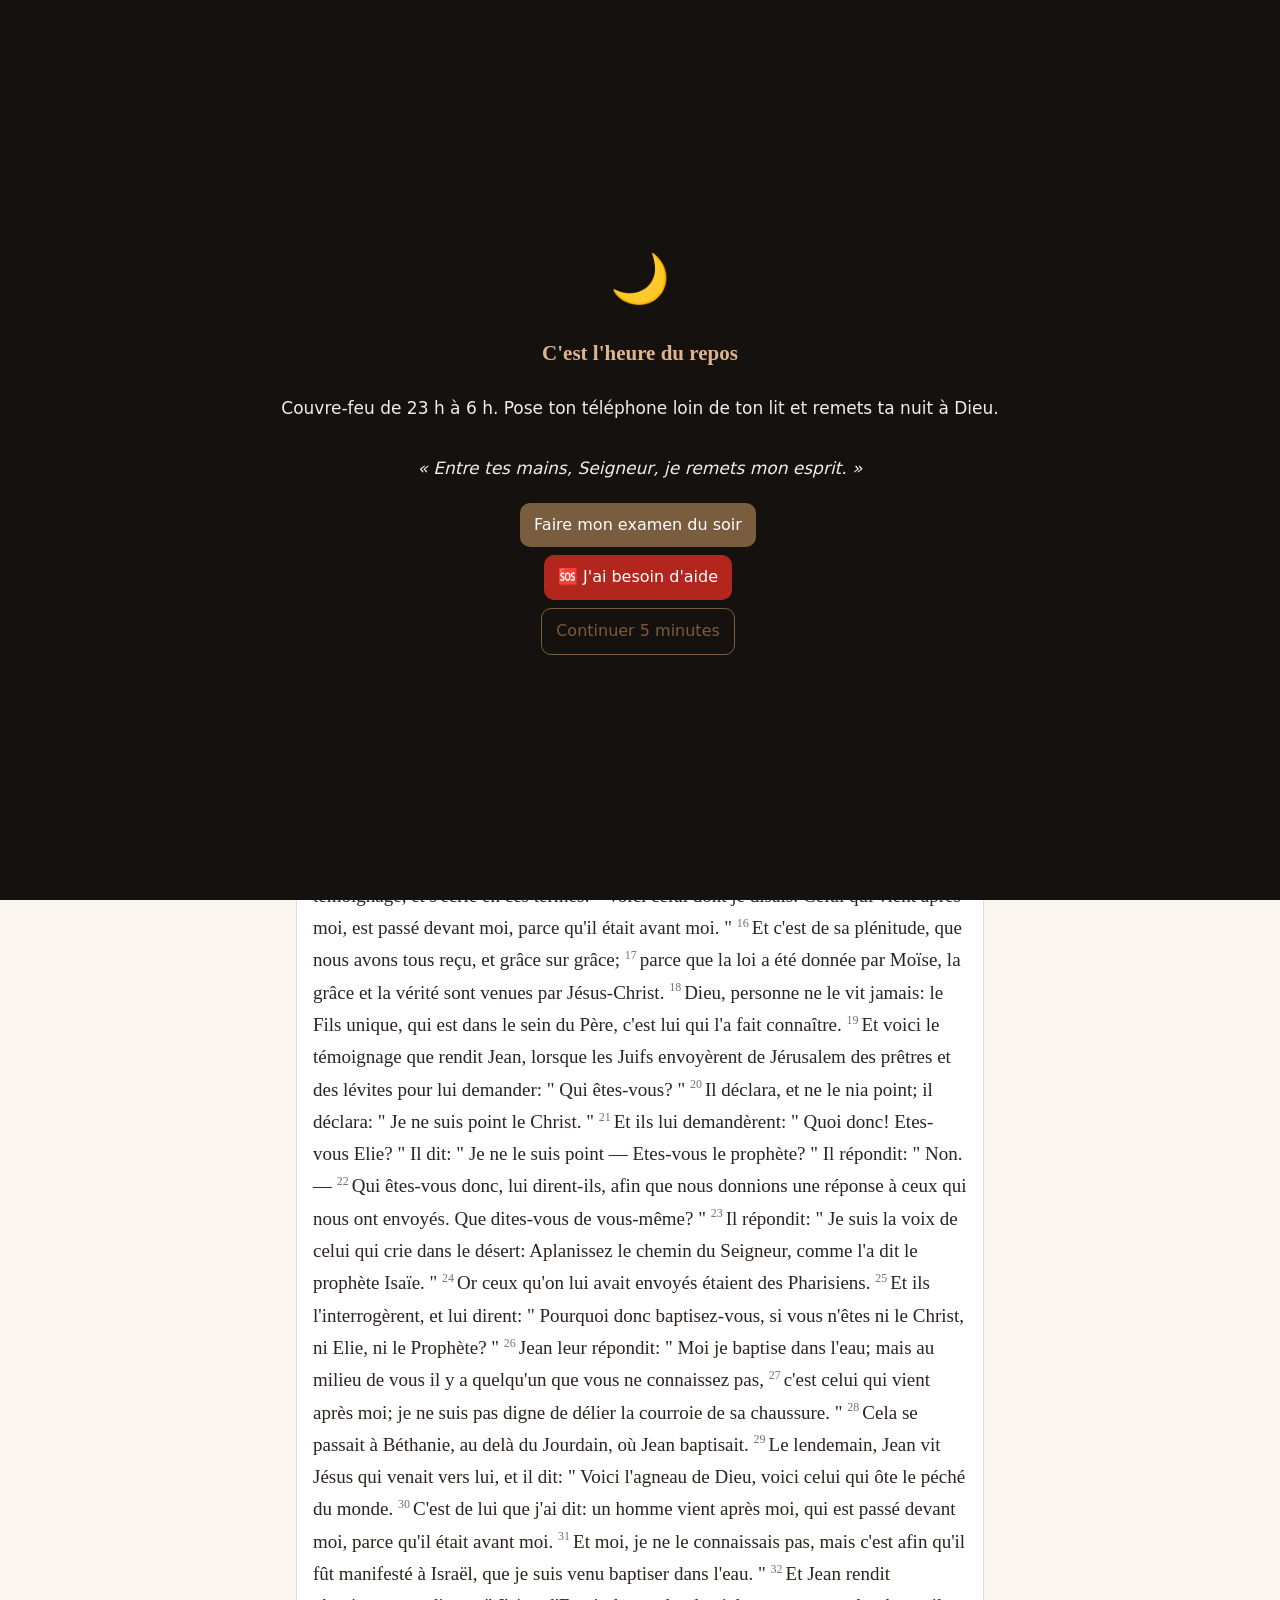
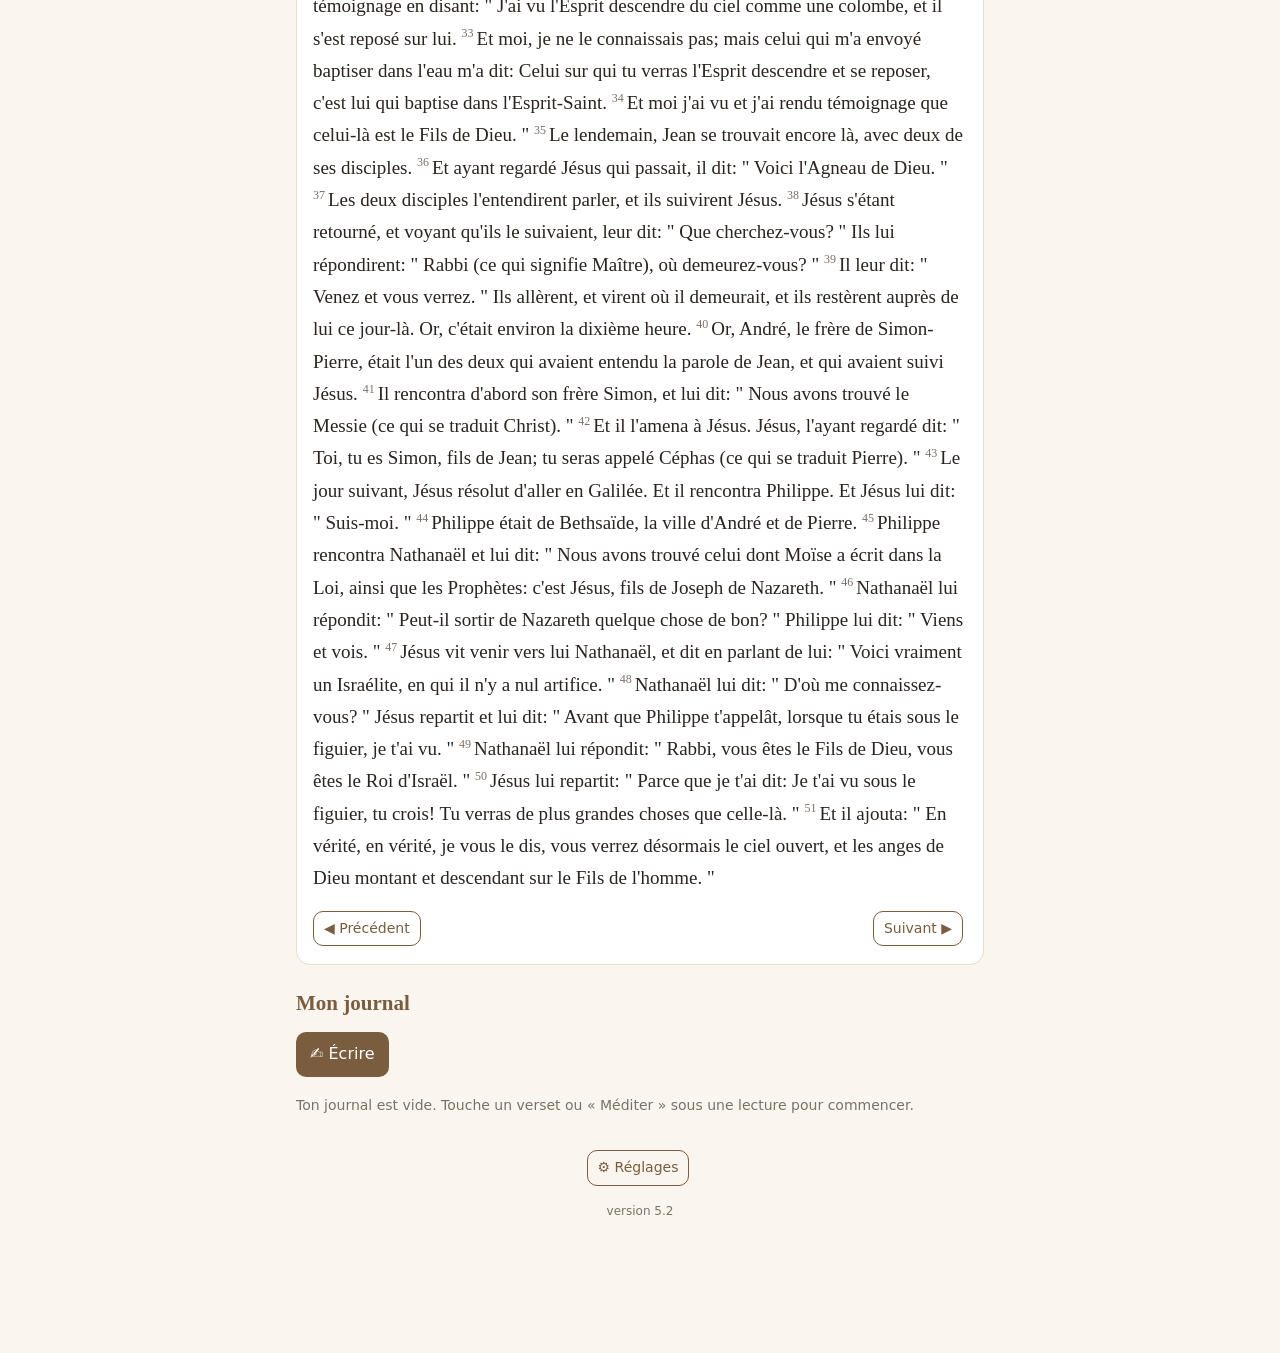
==== index.html @ 190b3189 "Update index.html" ====
<!DOCTYPE html>
<html lang="fr">
<head>
<meta charset="utf-8">
<script>
window.onerror = function (msg, src, ligne, col) {
  var b = document.createElement("div");
  b.style.cssText = "position:fixed;top:0;left:0;right:0;z-index:9999;background:#b00020;color:#fff;padding:12px;font:14px sans-serif";
  b.textContent = "Erreur ligne " + ligne + " (col. " + col + ") : " + msg + "  (touche pour fermer)";
  b.onclick = function () { b.remove(); };
  (document.body || document.documentElement).appendChild(b);
};
window.addEventListener("unhandledrejection", function (e) {
  window.onerror("Erreur : " + (e.reason && e.reason.message ? e.reason.message : e.reason), "", 0, 0);
});
</script>
<meta name="viewport" content="width=device-width, initial-scale=1, viewport-fit=cover">
<meta name="theme-color" content="#7a5c3e">
<meta name="apple-mobile-web-app-capable" content="yes">
<title>Bible journal</title>
<style>
:root{--fond:#faf6ef;--carte:#fff;--texte:#2b2420;--doux:#7d7068;--accent:#7a5c3e;--accent2:#c08d5e;--bord:#e6dccf;--danger:#b3261e}
@media (prefers-color-scheme:dark){:root{--fond:#1c1916;--carte:#27221e;--texte:#eee6dc;--doux:#a89c90;--accent:#d2a679;--accent2:#e0b48a;--bord:#3a332c}}
*{box-sizing:border-box}
body{margin:0;background:var(--fond);color:var(--texte);font:17px/1.55 -apple-system,system-ui,sans-serif;padding-bottom:90px}
.entete{position:sticky;top:0;z-index:10;display:flex;align-items:center;justify-content:space-between;padding:10px 16px;padding-top:max(10px,env(safe-area-inset-top));background:var(--fond);border-bottom:1px solid var(--bord)}
.entete h1{font-size:19px;margin:0;font-family:Georgia,serif;color:var(--accent)}
.sos{background:var(--danger);color:#fff;border:0;border-radius:20px;padding:8px 16px;font-weight:700;font-size:16px}
main{max-width:720px;margin:0 auto;padding:12px 16px}
.onglets{position:fixed;bottom:0;left:0;right:0;display:flex;background:var(--carte);border-top:1px solid var(--bord);padding-bottom:env(safe-area-inset-bottom);z-index:10}
.onglets button{flex:1;background:none;border:0;padding:8px 0 10px;color:var(--doux);font-size:13px;display:flex;flex-direction:column;align-items:center;gap:2px}
.onglets button span{font-size:22px}
.onglets button.actif{color:var(--accent);font-weight:700}
.carte{background:var(--carte);border:1px solid var(--bord);border-radius:14px;padding:14px 16px;margin:12px 0}
h2{font-family:Georgia,serif;font-size:21px;margin:22px 0 8px;color:var(--accent)}
h3{font-size:17px;margin:12px 0 6px}
.doux{color:var(--doux);font-size:14px}
button{font:inherit;cursor:pointer}
.btn{display:inline-block;text-decoration:none;background:var(--accent);color:#fff;border:0;border-radius:10px;padding:10px 14px;margin:4px 4px 4px 0;font-size:16px}
.btn.secondaire{background:transparent;color:var(--accent);border:1px solid var(--accent)}
.btn.danger{background:var(--danger)}
.btn.petit{padding:6px 10px;font-size:14px}
.rangee{display:flex;flex-wrap:wrap;gap:6px;align-items:center}
input,select,textarea{font:inherit;width:100%;padding:10px;border:1px solid var(--bord);border-radius:10px;background:var(--fond);color:var(--texte);margin:4px 0}
select{width:auto;max-width:100%}
textarea{min-height:80px}
label{display:flex;align-items:center}
.puce{border:1px solid var(--bord);background:var(--fond);color:var(--texte);border-radius:20px;padding:6px 12px;font-size:15px}
.puce.choisie{background:var(--accent);color:#fff;border-color:var(--accent)}
.texte-bible{font-family:Georgia,serif;font-size:19px;line-height:1.7}
.lecture-texte{font-family:Georgia,serif}
.verset{border-radius:4px}
.verset sup{color:var(--doux);font-size:12px;margin-right:3px}
.verset.choisi{outline:2px dashed var(--accent)}
.c-jaune{background:#fff2a8}.c-vert{background:#cdeccf}.c-bleu{background:#cfe3f7}.c-rose{background:#f8d3e0}
@media (prefers-color-scheme:dark){.c-jaune{background:#5c5320}.c-vert{background:#2c4d2e}.c-bleu{background:#23405c}.c-rose{background:#5a2c3c}}
.pastille{width:34px;height:34px;border-radius:50%;border:1px solid var(--bord)}
.modale{position:fixed;inset:0;background:rgba(0,0,0,.55);z-index:50;overflow-y:auto;padding:20px 12px}
.boite{background:var(--carte);max-width:600px;margin:0 auto 40px;border-radius:16px;padding:18px;position:relative}
.fermer{position:absolute;top:10px;right:10px}
.grand{font-size:44px;font-weight:700;text-align:center;font-variant-numeric:tabular-nums}
.souffle{width:140px;height:140px;margin:16px auto;border-radius:50%;background:var(--accent2);opacity:.8;transform:scale(.5);transition:transform 4s ease-in-out}
.souffle.inspire{transform:scale(1)}
.barre{height:10px;background:var(--bord);border-radius:5px;overflow:hidden;margin:2px 0 8px}
.barre i{display:block;height:100%;background:var(--accent2)}
.centre{text-align:center}
.couvre-feu{position:fixed;inset:0;z-index:40;background:#14110f;color:#eee;display:flex;flex-direction:column;align-items:center;justify-content:center;padding:30px;text-align:center}
.pied{text-align:center;color:var(--doux);font-size:12px;margin:30px 0}
.perles{display:flex;justify-content:center;gap:6px;flex-wrap:wrap;margin:10px 0}
.perles i{width:18px;height:18px;border-radius:50%;border:2px solid var(--accent)}
.perles i.faite{background:var(--accent)}
.toast{position:fixed;left:50%;bottom:90px;transform:translateX(-50%);background:#333;color:#fff;padding:10px 16px;border-radius:20px;z-index:60;font-size:15px}
details summary{font-weight:600;cursor:pointer}
ul{padding-left:20px}
[hidden]{display:none!important}
</style>
</head>
<body>
<div id="couvre-feu" hidden></div>
<header class="entete">
  <h1>Bible journal</h1>
  <button id="btn-sos" class="sos" type="button">&#x1F198; SOS</button>
</header>
<main>
  <section id="vue-parole"></section>
  <section id="vue-fil" hidden></section>
  <section id="vue-liberte" hidden></section>
  <section id="vue-rituels" hidden></section>
  <div class="pied">
    <button id="btn-reglages" class="btn secondaire petit" type="button">&#x2699;&#xFE0F; R&eacute;glages</button>
    <p>version 5.2</p>
  </div>
</main>
<nav class="onglets">
  <button id="nav-parole" type="button"><span>&#x1F4D6;</span>Parole</button>
  <button id="nav-fil" type="button"><span>&#x1F343;</span>Fil</button>
  <button id="nav-liberte" type="button"><span>&#x1F54A;&#xFE0F;</span>Libert&eacute;</button>
  <button id="nav-rituels" type="button"><span>&#x1F56F;&#xFE0F;</span>Rituels</button>
</nav>
<div id="modale" class="modale" hidden></div>
<script>
"use strict";

/* ---------- Outils ---------- */
const $ = id => document.getElementById(id);
function el(tag, props, ...enfants) {
  const e = document.createElement(tag);
  if (props) {
    for (const k in props) {
      const v = props[k];
      if (v == null) continue;
      if (k === "style") e.style.cssText = v;
      else if (k.startsWith("on")) e.addEventListener(k.slice(2), v);
      else if (k in e) e[k] = v;
      else e.setAttribute(k, v);
    }
  }
  for (const c of enfants.flat(Infinity)) {
    if (c == null || c === false) continue;
    e.append(c instanceof Node ? c : String(c));
  }
  return e;
}
function bouton(texte, action, classes) {
  return el("button", { type: "button", className: "btn " + (classes || ""), onclick: action }, texte);
}
function puce(texte, choisie, action) {
  const b = el("button", { type: "button", className: "puce" + (choisie ? " choisie" : "") }, texte);
  b.onclick = () => { b.classList.toggle("choisie"); if (action) action(b.classList.contains("choisie")); };
  return b;
}
function groupePuces(options, choisies) {
  return el("div", { className: "rangee" }, options.map(o => puce(o, choisies.has(o), on => { if (on) choisies.add(o); else choisies.delete(o); })));
}
function liste(x) { return Array.isArray(x) ? x : (x == null || x === "" ? [] : [x]); }
function toast(msg) {
  const t = el("div", { className: "toast" }, msg);
  document.body.append(t);
  setTimeout(() => t.remove(), 2600);
}
async function copier(txt) {
  try { await navigator.clipboard.writeText(txt); toast("Copi\u00e9 \u2714"); }
  catch (e) { prompt("Copie ce texte :", txt); }
}
async function partager(titre, txt) {
  if (navigator.share) {
    try { await navigator.share({ title: titre, text: txt }); return; }
    catch (e) { if (e && e.name === "AbortError") return; }
  }
  copier(txt);
}
async function hacher(txt) {
  const b = await crypto.subtle.digest("SHA-256", new TextEncoder().encode(String(txt)));
  return Array.from(new Uint8Array(b)).map(x => x.toString(16).padStart(2, "0")).join("");
}
function nettoyerHTML(html) {
  const doc = new DOMParser().parseFromString("<div>" + (html || "") + "</div>", "text/html");
  const sortie = document.createDocumentFragment();
  const OK = ["P", "BR", "EM", "I", "STRONG", "B", "SUP"];
  function copie(n, parent) {
    for (const c of Array.from(n.childNodes)) {
      if (c.nodeType === 3) parent.append(c.textContent);
      else if (c.nodeType === 1) {
        if (OK.includes(c.tagName)) { const e = document.createElement(c.tagName.toLowerCase()); copie(c, e); parent.append(e); }
        else copie(c, parent);
      }
    }
  }
  if (doc.body.firstChild) copie(doc.body.firstChild, sortie);
  return sortie;
}

/* ---------- Dates ---------- */
const JOURS = ["dimanche", "lundi", "mardi", "mercredi", "jeudi", "vendredi", "samedi"];
const MOIS = ["janvier", "f\u00e9vrier", "mars", "avril", "mai", "juin", "juillet", "ao\u00fbt", "septembre", "octobre", "novembre", "d\u00e9cembre"];
function iso(d) {
  d = d || new Date();
  return d.getFullYear() + "-" + String(d.getMonth() + 1).padStart(2, "0") + "-" + String(d.getDate()).padStart(2, "0");
}
function decaler(jour, n) { const [a, m, j] = jour.split("-").map(Number); return iso(new Date(a, m - 1, j + n)); }
function dateLongue(jour) {
  const [a, m, j] = jour.split("-").map(Number);
  const s = JOURS[new Date(a, m - 1, j).getDay()] + " " + j + " " + MOIS[m - 1] + " " + a;
  return s.charAt(0).toUpperCase() + s.slice(1);
}
function joursEntre(debut, fin) { return Math.max(0, Math.floor((fin - debut) / 86400000)); }

/* ---------- Preferences ---------- */
const prefs = { zone: "france", couvreFeu: true, taille: 19 };
try { Object.assign(prefs, JSON.parse(localStorage.getItem("bj-prefs") || "{}")); } catch (e) {}
function sauverPrefs() { try { localStorage.setItem("bj-prefs", JSON.stringify(prefs)); } catch (e) {} }

/* ---------- IndexedDB ---------- */
const NOM_BASE = "bible-journal-52";
let promesseBase = null;
function base() {
  if (!promesseBase) promesseBase = new Promise((ok, ko) => {
    const r = indexedDB.open(NOM_BASE, 1);
    r.onupgradeneeded = () => { if (!r.result.objectStoreNames.contains("kv")) r.result.createObjectStore("kv"); };
    r.onsuccess = () => ok(r.result);
    r.onerror = () => ko(r.error);
  });
  return promesseBase;
}
async function lire(cle) {
  const db = await base();
  return new Promise((ok, ko) => { const r = db.transaction("kv").objectStore("kv").get(cle); r.onsuccess = () => ok(r.result); r.onerror = () => ko(r.error); });
}
async function ecrire(cle, val) {
  const db = await base();
  return new Promise((ok, ko) => { const t = db.transaction("kv", "readwrite"); t.objectStore("kv").put(val, cle); t.oncomplete = () => ok(); t.onerror = () => ko(t.error); });
}
async function chercherAncienJournal() {
  if (!indexedDB.databases) return null;
  let bases = [];
  try { bases = await indexedDB.databases(); } catch (e) { return null; }
  for (const info of bases) {
    if (!info.name || info.name === NOM_BASE) continue;
    try {
      const db = await new Promise((ok, ko) => { const r = indexedDB.open(info.name); r.onsuccess = () => ok(r.result); r.onerror = () => ko(r.error); });
      for (const store of Array.from(db.objectStoreNames)) {
        const val = await new Promise(ok => {
          try { const r = db.transaction(store).objectStore(store).get("journal"); r.onsuccess = () => ok(r.result); r.onerror = () => ok(null); }
          catch (e) { ok(null); }
        });
        if (val && typeof val === "object" && (val.entrees || val.surlignages || val.combat)) { db.close(); return val; }
      }
      db.close();
    } catch (e) {}
  }
  return null;
}

/* ---------- Etat ---------- */
function etatVide() {
  return {
    surlignages: {}, entrees: [],
    combat: { debut: Date.now(), record: 0, chutes: [], tentations: [] },
    rituels: {},
    reglages: { lettre: "", contacts: [{ nom: "", tel: "" }, { nom: "", tel: "" }], pin: "" }
  };
}
function completer(e) {
  const v = etatVide();
  if (!e || typeof e !== "object") return v;
  if (!e.surlignages || typeof e.surlignages !== "object" || Array.isArray(e.surlignages)) e.surlignages = {};
  e.entrees = liste(e.entrees).filter(x => x && typeof x === "object");
  if (!e.combat || typeof e.combat !== "object") e.combat = v.combat;
  const d = new Date(e.combat.debut).getTime();
  e.combat.debut = isNaN(d) ? Date.now() : d;
  e.combat.record = Number(e.combat.record) || 0;
  e.combat.chutes = liste(e.combat.chutes).map(c => c && typeof c === "object" ? c : { quand: new Date(c).getTime() || 0 });
  e.combat.tentations = liste(e.combat.tentations || e.combat.notes).filter(x => x && typeof x === "object");
  for (const t of e.combat.tentations) { const q = new Date(t.quand || t.date || 0).getTime(); t.quand = isNaN(q) ? 0 : q; }
  if (!e.rituels || typeof e.rituels !== "object") e.rituels = {};
  if (!e.reglages || typeof e.reglages !== "object") e.reglages = v.reglages;
  const R = e.reglages;
  if (!R.pin && R.pinHash) R.pin = R.pinHash;
  R.pin = typeof R.pin === "string" ? R.pin : "";
  R.lettre = typeof R.lettre === "string" ? R.lettre : "";
  R.contacts = liste(R.contacts).map(c => c && typeof c === "object"
    ? { nom: String(c.nom || c.name || ""), tel: String(c.tel || c.telephone || c.numero || "") }
    : { nom: "", tel: String(c || "") });
  while (R.contacts.length < 2) R.contacts.push({ nom: "", tel: "" });
  return e;
}
let etat = etatVide();
let minuteurSauvegarde = null;
function sauver() {
  clearTimeout(minuteurSauvegarde);
  minuteurSauvegarde = setTimeout(() => { ecrire("journal", etat).catch(e => toast("Sauvegarde impossible : " + e.message)); }, 300);
}

/* ---------- Prieres ---------- */
const NOTRE_PERE = "Notre P\u00e8re, qui es aux cieux, que ton nom soit sanctifi\u00e9, que ton r\u00e8gne vienne, que ta volont\u00e9 soit faite sur la terre comme au ciel. Donne-nous aujourd'hui notre pain de ce jour. Pardonne-nous nos offenses, comme nous pardonnons aussi \u00e0 ceux qui nous ont offens\u00e9s. Et ne nous laisse pas entrer en tentation, mais d\u00e9livre-nous du Mal. Amen.";
const AVE = "Je vous salue, Marie, pleine de gr\u00e2ce ; le Seigneur est avec vous. Vous \u00eates b\u00e9nie entre toutes les femmes, et J\u00e9sus, le fruit de vos entrailles, est b\u00e9ni. Sainte Marie, M\u00e8re de Dieu, priez pour nous, pauvres p\u00e9cheurs, maintenant et \u00e0 l'heure de notre mort. Amen.";
const GLOIRE = "Gloire au P\u00e8re, et au Fils, et au Saint-Esprit, comme il \u00e9tait au commencement, maintenant et toujours, et dans les si\u00e8cles des si\u00e8cles. Amen.";
const SAINT_MICHEL = "Saint Michel Archange, d\u00e9fendez-nous dans le combat ; soyez notre secours contre la malice et les emb\u00fbches du d\u00e9mon. Que Dieu lui commande, nous vous en supplions ; et vous, Prince de la milice c\u00e9leste, par la force divine, repoussez en enfer Satan et les autres esprits mauvais qui r\u00f4dent dans le monde pour la perte des \u00e2mes. Amen.";
const ACTE_CONTRITION = "Mon Dieu, j'ai un tr\u00e8s grand regret de vous avoir offens\u00e9, parce que vous \u00eates infiniment bon, infiniment aimable, et que le p\u00e9ch\u00e9 vous d\u00e9pla\u00eet. Je prends la ferme r\u00e9solution, avec le secours de votre sainte gr\u00e2ce, de ne plus vous offenser et de faire p\u00e9nitence. Amen.";
const OFFRANDE = "C\u0153ur divin de J\u00e9sus, je vous offre, par le C\u0153ur immacul\u00e9 de Marie, les pri\u00e8res, les \u0153uvres et les souffrances de cette journ\u00e9e, en r\u00e9paration de nos offenses et \u00e0 toutes les intentions pour lesquelles vous vous immolez continuellement sur l'autel. Je vous les offre en particulier pour les intentions du Saint-P\u00e8re. Amen.";

/* ---------- Livres : [nom, abreviations, noms anglais] ---------- */
const LIVRES = [
  ["Gen\u00e8se", "gn,gen", "genesis"], ["Exode", "ex,exo", "exodus"], ["L\u00e9vitique", "lv,lev", "leviticus"],
  ["Nombres", "nb,nom", "numbers"], ["Deut\u00e9ronome", "dt,deut", "deuteronomy"], ["Josu\u00e9", "jos", "joshua"],
  ["Juges", "jg,jug", "judges"], ["Ruth", "rt,ru", "ruth"], ["1 Samuel", "1s,1sam", "1samuel"],
  ["2 Samuel", "2s,2sam", "2samuel"], ["1 Rois", "1r,1ro", "1kings"], ["2 Rois", "2r,2ro", "2kings"],
  ["1 Chroniques", "1ch,1chr", "1chronicles"], ["2 Chroniques", "2ch,2chr", "2chronicles"], ["Esdras", "esd", "ezra"],
  ["N\u00e9h\u00e9mie", "ne,neh", "nehemiah"], ["Tobie", "tb,tob", "tobit,tobias"], ["Judith", "jdt", "judith"],
  ["Esther", "est", "esther"], ["1 Maccab\u00e9es", "1m,1mac", "1maccabees"], ["2 Maccab\u00e9es", "2m,2mac", "2maccabees"],
  ["Job", "jb", "job"], ["Psaumes", "ps", "psalms,psalm"], ["Proverbes", "pr,prov", "proverbs"],
  ["Eccl\u00e9siaste", "qo,qoh,ecc,qohelet", "ecclesiastes"], ["Cantique des cantiques", "ct,cant,cantique", "songofsolomon,songofsongs,canticles"],
  ["Sagesse", "sg,sag", "wisdom,wisdomofsolomon"], ["Eccl\u00e9siastique", "si,sir,siracide", "sirach,ecclesiasticus"],
  ["Isa\u00efe", "is", "isaiah"], ["J\u00e9r\u00e9mie", "jr,jer", "jeremiah"], ["Lamentations", "lm,lam", "lamentations"],
  ["Baruch", "ba,bar", "baruch"], ["\u00c9z\u00e9chiel", "ez,ezk", "ezekiel"], ["Daniel", "dn,dan", "daniel"],
  ["Os\u00e9e", "os", "hosea"], ["Jo\u00ebl", "jl", "joel"], ["Amos", "am", "amos"], ["Abdias", "ab,abd", "obadiah"],
  ["Jonas", "jon", "jonah"], ["Mich\u00e9e", "mi", "micah"], ["Nahum", "na", "nahum"], ["Habacuc", "ha,hab", "habakkuk"],
  ["Sophonie", "so,soph", "zephaniah"], ["Agg\u00e9e", "ag", "haggai"], ["Zacharie", "za,zac", "zechariah"],
  ["Malachie", "ml,mal", "malachi"], ["Matthieu", "mt", "matthew"], ["Marc", "mc", "mark"], ["Luc", "lc", "luke"],
  ["Jean", "jn", "john"], ["Actes des Ap\u00f4tres", "ac,act,actes", "acts,actsoftheapostles"], ["Romains", "rm,rom", "romans"],
  ["1 Corinthiens", "1co,1cor", "1corinthians"], ["2 Corinthiens", "2co,2cor", "2corinthians"], ["Galates", "ga,gal", "galatians"],
  ["\u00c9ph\u00e9siens", "ep,eph", "ephesians"], ["Philippiens", "ph,phil", "philippians"], ["Colossiens", "col", "colossians"],
  ["1 Thessaloniciens", "1th", "1thessalonians"], ["2 Thessaloniciens", "2th", "2thessalonians"],
  ["1 Timoth\u00e9e", "1tm,1tim", "1timothy"], ["2 Timoth\u00e9e", "2tm,2tim", "2timothy"], ["Tite", "tt,tit", "titus"],
  ["Phil\u00e9mon", "phm", "philemon"], ["H\u00e9breux", "he,heb", "hebrews"], ["Jacques", "jc,jac", "james"],
  ["1 Pierre", "1p,1pi", "1peter"], ["2 Pierre", "2p,2pi", "2peter"], ["1 Jean", "1jn", "1john"],
  ["2 Jean", "2jn", "2john"], ["3 Jean", "3jn", "3john"], ["Jude", "jude", "jude"],
  ["Apocalypse", "ap,apoc", "revelation,revelationofjohn"]
];
function cleNom(s) {
  return String(s || "").normalize("NFD").replace(/[\u0300-\u036f]/g, "").toLowerCase().trim()
    .replace(/^(iii|ii|i)\s+/, m => ({ iii: "3", ii: "2", i: "1" })[m.trim()])
    .replace(/[^a-z0-9]/g, "");
}
const INDEX_LIVRES = {};
LIVRES.forEach((l, i) => {
  [l[0]].concat(l[1].split(","), l[2].split(",")).forEach(k => { if (k) INDEX_LIVRES[cleNom(k)] = i; });
});
const VERSETS_FORCE = ["1 Corinthiens|10|13", "Philippiens|4|13", "Romains|8|1", "2 Corinthiens|12|9", "Hebreux|4|15",
  "Hebreux|4|16", "Jacques|4|7", "Galates|5|1", "Jean|8|36", "1 Jean|1|9", "Romains|12|21", "Matthieu|11|28",
  "Isaie|41|10", "Jean|16|33", "1 Pierre|5|7", "Romains|5|20", "Matthieu|5|8", "Ezechiel|36|26", "2 Timothee|1|7",
  "Jacques|1|12", "Romains|8|28", "Luc|15|20", "Jean|15|5", "Matthieu|26|41", "1 Thessaloniciens|4|3"];

/* ---------- Bible Crampon ---------- */
let BIBLE = null;
let promesseBible = null;
const SOURCES_BIBLE = [
  "crampon.json",
  "https://raw.githubusercontent.com/scrollmapper/bible_databases/master/formats/json/FreCrampon.json",
  "https://cdn.jsdelivr.net/gh/scrollmapper/bible_databases@master/formats/json/FreCrampon.json",
  "https://raw.githubusercontent.com/scrollmapper/bible_databases/master/json/FreCrampon.json"
];
function analyserBible(json) {
  const bruts = Array.isArray(json) ? json : (json.books || json.Books || []);
  const livres = [];
  for (const b of bruts) {
    if (!b) continue;
    const nomBrut = String(b.name || b.book || b.title || b.abbrev || "");
    const idx = INDEX_LIVRES[cleNom(nomBrut)];
    const chapitres = liste(b.chapters).map((c, ci) => {
      if (Array.isArray(c)) return { n: ci + 1, versets: c.map((t, vi) => [vi + 1, String(t).trim()]) };
      return { n: Number(c.chapter || c.number || ci + 1), versets: liste(c.verses).map((v, vi) => typeof v === "string" ? [vi + 1, v.trim()] : [Number(v.verse || v.number || vi + 1), String(v.text || "").trim()]) };
    }).filter(c => c.versets.length);
    if (chapitres.length) livres.push({ idx: idx == null ? 999 : idx, nom: idx == null ? nomBrut : LIVRES[idx][0], chapitres });
  }
  livres.sort((a, b) => a.idx - b.idx);
  return { livres };
}
async function telechargerBible() {
  try { const c = await lire("bible-crampon"); if (c && c.livres && c.livres.length) { BIBLE = c; return c; } } catch (e) {}
  let pb = "";
  for (const url of SOURCES_BIBLE) {
    try {
      const r = await fetch(url);
      if (!r.ok) { pb = "erreur " + r.status; continue; }
      const b = analyserBible(await r.json());
      if (!b.livres.length) { pb = "fichier vide"; continue; }
      BIBLE = b;
      ecrire("bible-crampon", b).catch(() => {});
      return b;
    } catch (e) { pb = e.message; }
  }
  throw new Error(pb || "aucune source");
}
function chargerBible() {
  if (BIBLE) return Promise.resolve(BIBLE);
  if (!promesseBible) promesseBible = telechargerBible().catch(e => { promesseBible = null; throw e; });
  return promesseBible;
}
function trouverLivre(nom) {
  if (!BIBLE) return null;
  const c = cleNom(nom);
  const i = INDEX_LIVRES[c];
  if (i != null) { const l = BIBLE.livres.find(x => x.idx === i); if (l) return l; }
  return BIBLE.livres.find(x => cleNom(x.nom) === c) || null;
}
function chapitre(livre, n) { return livre.chapitres.find(c => c.n === n) || null; }
function texteVerset(nom, c, v) {
  const l = trouverLivre(nom);
  const ch = l && chapitre(l, c);
  const x = ch && ch.versets.find(y => y[0] === v);
  return x ? x[1] : null;
}
function versetHasard() {
  if (!BIBLE) return null;
  for (let i = 0; i < 12; i++) {
    const [l, c, v] = VERSETS_FORCE[Math.floor(Math.random() * VERSETS_FORCE.length)].split("|");
    const t = texteVerset(l, Number(c), Number(v));
    if (t) return { livre: trouverLivre(l).nom, c: Number(c), v: Number(v), texte: t };
  }
  return null;
}
function analyserRef(ref) {
  const s = String(ref || "").replace(/\u00a0/g, " ").replace(/^\s*cf\.?\s*/i, "").trim();
  const m = s.match(/^((?:[1-3]\s*)?[A-Za-z\u00c0-\u00ff][A-Za-z\u00c0-\u00ff'\s]*?)\.?\s*(\d+)\s*(?:$(\d+)$)?\s*(?:[,.:]\s*(\d+))?/);
  if (!m) return null;
  return { livre: m[1].trim(), chapitres: m[3] ? [Number(m[3]), Number(m[2])] : [Number(m[2])], verset: m[4] ? Number(m[4]) : 0 };
}

/* ---------- Lecteur biblique ---------- */
const lecteur = { nom: "", chap: 1, cible: 0 };
if (prefs.lecteur && typeof prefs.lecteur === "object") { lecteur.nom = String(prefs.lecteur.nom || ""); lecteur.chap = Number(prefs.lecteur.chap) || 1; }
function sauverLecteur() { prefs.lecteur = { nom: lecteur.nom, chap: lecteur.chap }; sauverPrefs(); }
function changerTaille(d) { prefs.taille = Math.min(28, Math.max(14, (Number(prefs.taille) || 19) + d)); sauverPrefs(); rendreLecteur(); }
async function allerA(ref) {
  const r = analyserRef(ref);
  if (!r) return "r\u00e9f\u00e9rence illisible";
  try { await chargerBible(); } catch (e) { return "Bible pas encore charg\u00e9e"; }
  const livre = trouverLivre(r.livre);
  if (!livre) return "livre introuvable : " + r.livre;
  for (const c of r.chapitres) {
    if (chapitre(livre, c)) {
      lecteur.nom = livre.nom; lecteur.chap = c; lecteur.cible = r.verset || -1;
      sauverLecteur(); rendreLecteur();
      return "";
    }
  }
  return "chapitre introuvable";
}
function rendreLecteur() {
  const zone = $("p-lecteur");
  if (!zone) return;
  if (!BIBLE) {
    zone.replaceChildren(el("p", { className: "doux" }, "Chargement de la Bible Crampon\u2026 (la premi\u00e8re fois, cela peut prendre une minute)"));
    chargerBible().then(() => rendreLecteur()).catch(e => zone.replaceChildren(
      el("p", { className: "doux" }, "Impossible de charger la Bible : " + e.message),
      bouton("R\u00e9essayer", rendreLecteur, "petit")));
    return;
  }
  const livre = trouverLivre(lecteur.nom) || trouverLivre("Jean") || BIBLE.livres[0];
  const ch = chapitre(livre, lecteur.chap) || livre.chapitres[0];
  lecteur.nom = livre.nom; lecteur.chap = ch.n;
  const iLivre = BIBLE.livres.indexOf(livre);
  const iChap = livre.chapitres.indexOf(ch);
  function aller(li, ci) {
    const l = BIBLE.livres[li]; if (!l) return;
    const c = l.chapitres[ci < 0 ? l.chapitres.length - 1 : ci]; if (!c) return;
    lecteur.nom = l.nom; lecteur.chap = c.n; lecteur.cible = -1;
    sauverLecteur(); rendreLecteur();
  }
  const prec = () => { if (iChap > 0) aller(iLivre, iChap - 1); else aller(iLivre - 1, -1); };
  const suiv = () => { if (iChap < livre.chapitres.length - 1) aller(iLivre, iChap + 1); else aller(iLivre + 1, 0); };
  const selLivre = el("select", null, BIBLE.livres.map((l, i) => el("option", { value: String(i) }, l.nom)));
  selLivre.value = String(iLivre);
  selLivre.onchange = () => aller(Number(selLivre.value), 0);
  const selChap = el("select", null, livre.chapitres.map((c, i) => el("option", { value: String(i) }, String(c.n))));
  selChap.value = String(iChap);
  selChap.onchange = () => aller(iLivre, Number(selChap.value));
  const texte = el("div", { className: "texte-bible", style: "font-size:" + (Number(prefs.taille) || 19) + "px" });
  for (const [n, t] of ch.versets) {
    const coul = etat.surlignages[livre.nom + "|" + ch.n + "|" + n];
    texte.append(el("span", { className: "verset" + (coul ? " c-" + coul : ""), id: "v-" + n, onclick: () => menuVerset(livre.nom, ch.n, n, t) }, el("sup", null, String(n)), t), " ");
  }
  zone.replaceChildren(
    el("div", { className: "rangee" }, selLivre, selChap, bouton("A\u2212", () => changerTaille(-1), "petit secondaire"), bouton("A+", () => changerTaille(1), "petit secondaire")),
    el("h3", null, livre.nom + " " + ch.n),
    texte,
    el("div", { className: "rangee", style: "justify-content:space-between;margin-top:12px" },
      bouton("\u25C0 Pr\u00e9c\u00e9dent", prec, "petit secondaire"), bouton("Suivant \u25B6", suiv, "petit secondaire")));
  if (lecteur.cible) {
    const versetCible = lecteur.cible > 0 ? $("v-" + lecteur.cible) : null;
    const cible = versetCible || zone;
    if (versetCible) versetCible.classList.add("choisi");
    lecteur.cible = 0;
    setTimeout(() => cible.scrollIntoView({ behavior: "smooth", block: versetCible ? "center" : "start" }), 60);
  }
}
function menuVerset(nomLivre, c, v, t) {
  const ref = nomLivre + " " + c + ", " + v;
  const cle = nomLivre + "|" + c + "|" + v;
  const majCouleur = co => { if (co) etat.surlignages[cle] = co; else delete etat.surlignages[cle]; sauver(); fermerModale(); rendreLecteur(); };
  ouvrirModale(
    el("h3", null, ref),
    el("p", { className: "texte-bible" }, t),
    el("p", { className: "doux" }, "Surligner :"),
    el("div", { className: "rangee" },
      ["jaune", "vert", "bleu", "rose"].map(co => el("button", { type: "button", className: "pastille c-" + co, "aria-label": co, onclick: () => majCouleur(co) })),
      bouton("Effacer", () => majCouleur(null), "petit secondaire")),
    el("div", { className: "rangee" },
      bouton("\u270D\uFE0F \u00c9crire une note", () => ecrireEntree({ ref, verset: t })),
      bouton("Copier", () => copier(t + " (" + ref + ")"), "secondaire")));
}

/* ---------- Lectures AELF ---------- */
let jourAffiche = iso();
const TYPES_LECTURE = { lecture_1: "Premi\u00e8re lecture", lecture_2: "Deuxi\u00e8me lecture", lecture_3: "Troisi\u00e8me lecture", psaume: "Psaume", cantique: "Cantique", sequence: "S\u00e9quence", epitre: "\u00c9p\u00eetre", evangile: "\u00c9vangile" };
function depot() {
  const h = location.hostname;
  if (!h.endsWith(".github.io")) return null;
  const p = location.pathname.split("/").filter(Boolean);
  return { user: h.replace(".github.io", ""), repo: p[0] || h };
}
async function aelf(type, date, zone) {
  const nom = "aelf/" + type + "-" + date + "-" + zone + ".json";
  const d = depot();
  const urls = [nom];
  if (d) {
    urls.push("https://raw.githubusercontent.com/" + d.user + "/" + d.repo + "/main/" + nom);
    urls.push("https://raw.githubusercontent.com/" + d.user + "/" + d.repo + "/master/" + nom);
    urls.push("https://cdn.jsdelivr.net/gh/" + d.user + "/" + d.repo + "@main/" + nom);
  }
  urls.push("https://api.aelf.org/v1/" + type + "/" + date + "/" + zone);
  for (const u of urls) {
    try { const r = await fetch(u); if (r.ok) return await r.json(); } catch (e) {}
  }
  throw new Error("lectures indisponibles");
}
function carteLecture(l) {
  const titre = TYPES_LECTURE[l.type] || String(l.type || "Lecture").replace(/_/g, " ");
  const details = el("div", { className: "lecture-texte", hidden: true });
  if (l.intro_lue) details.append(el("p", null, el("em", null, nettoyerHTML(l.intro_lue))));
  if (l.refrain_psalmique) details.append(el("p", null, el("strong", null, nettoyerHTML(l.refrain_psalmique))));
  details.append(nettoyerHTML(l.contenu));
  const msg = el("span", { className: "doux" });
  const btnLire = bouton("Lire", () => { details.hidden = !details.hidden; btnLire.textContent = details.hidden ? "Lire" : "Masquer"; }, "petit secondaire");
  return el("div", { className: "carte" },
    el("h3", null, titre + (l.ref ? " \u2014 " + l.ref : "")),
    l.titre ? el("p", { className: "doux" }, nettoyerHTML(l.titre)) : null,
    el("div", { className: "rangee" },
      btnLire,
      l.ref ? bouton("Ouvre ta Bible \u00e0 ce passage", async () => { msg.textContent = "\u2026"; const pb = await allerA(l.ref); msg.textContent = pb ? "(" + pb + ")" : ""; }, "petit") : null,
      bouton("M\u00e9diter", () => ecrireEntree({ ref: l.ref || titre }), "petit secondaire"),
      msg),
    details);
}
async function rendreLectures() {
  const boite = $("p-lectures");
  const date = jourAffiche;
  boite.replaceChildren(el("p", { className: "doux" }, "Chargement des lectures\u2026"));
  try {
    const info = await aelf("informations", date, prefs.zone).catch(() => null);
    if (date !== jourAffiche) return;
    const i = info && (info.informations || info);
    $("p-liturgie").textContent = i ? [i.jour_liturgique_nom || i.ligne1 || "", i.fete && i.fete !== i.jour_liturgique_nom ? i.fete : "", i.couleur ? "(" + i.couleur + ")" : ""].filter(Boolean).join(" \u2014 ") : "";
    const m = await aelf("messes", date, prefs.zone);
    if (date !== jourAffiche) return;
    const messes = liste(m.messes);
    if (!messes.length) throw new Error("aucune messe");
    const zoneMesse = el("div");
    const montrer = n => zoneMesse.replaceChildren(...liste(messes[n].lectures).map(carteLecture));
    const choix = messes.length > 1 ? el("div", { className: "rangee" }, messes.map((ms, n) => bouton(ms.nom || ("Messe " + (n + 1)), () => montrer(n), "petit secondaire"))) : null;
    boite.replaceChildren(...[choix, zoneMesse].filter(Boolean));
    montrer(0);
  } catch (e) {
    boite.replaceChildren(el("p", { className: "doux" }, "Lectures indisponibles (" + e.message + "). V\u00e9rifie ta connexion."));
  }
}

/* ---------- Journal ---------- */
function ecrireEntree(opt) {
  opt = opt || {};
  const zone = el("textarea", { placeholder: "Qu'est-ce que le Seigneur te dit \u00e0 travers ce passage ?", style: "min-height:140px" });
  ouvrirModale(
    el("h3", null, opt.ref ? "M\u00e9ditation \u2014 " + opt.ref : "Mon journal"),
    opt.verset ? el("p", { className: "texte-bible doux" }, opt.verset) : null,
    el("p", { className: "doux" }, "Pistes : Qu'est-ce qui me touche ? Qu'est-ce que Dieu me demande ? Quelle gr\u00e2ce je demande ?"),
    zone,
    bouton("Enregistrer", () => {
      const txt = zone.value.trim();
      if (!txt) return;
      etat.entrees.unshift({ id: Date.now(), date: Date.now(), ref: opt.ref || "", verset: opt.verset || "", texte: txt });
      sauver(); fermerModale(); toast("Enregistr\u00e9 \u{1F64F}"); rendreJournal();
    }));
  setTimeout(() => zone.focus(), 150);
}
function rendreJournal() {
  const z = $("p-journal");
  if (!z) return;
  const ents = etat.entrees.slice(0, 30);
  if (!ents.length) { z.replaceChildren(el("p", { className: "doux" }, "Ton journal est vide. Touche un verset ou \u00ab M\u00e9diter \u00bb sous une lecture pour commencer.")); return; }
  z.replaceChildren(...ents.map(e => el("div", { className: "carte" },
    el("p", { className: "doux" }, new Date(e.date || e.quand || 0).toLocaleDateString("fr-FR", { weekday: "long", day: "numeric", month: "long" }) + (e.ref ? " \u00b7 " + e.ref : "")),
    e.verset ? el("p", { className: "texte-bible doux", style: "font-size:16px" }, e.verset) : null,
    el("p", { style: "white-space:pre-wrap" }, String(e.texte || e.text || "")),
    bouton("Supprimer", () => { if (confirm("Supprimer cette note ?")) { etat.entrees.splice(etat.entrees.indexOf(e), 1); sauver(); rendreJournal(); } }, "petit secondaire"))));
}

/* ---------- Onglet Parole ---------- */
function construireParole() {
  $("vue-parole").replaceChildren(
    el("div", { className: "carte centre" },
      el("div", { className: "rangee", style: "justify-content:space-between" },
        bouton("\u25C0", () => changerJour(-1), "petit secondaire"), el("strong", { id: "p-date" }), bouton("\u25B6", () => changerJour(1), "petit secondaire")),
      el("div", { id: "p-liturgie", className: "doux" }),
      el("div", { id: "p-intention", className: "doux" })),
    el("h2", null, "Lectures du jour"),
    el("div", { id: "p-lectures" }),
    el("h2", null, "La Bible (Crampon 1923)"),
    el("div", { id: "p-lecteur", className: "carte" }),
    el("h2", null, "Mon journal"),
    bouton("\u270D\uFE0F \u00c9crire", () => ecrireEntree({})),
    el("div", { id: "p-journal" }));
}
function changerJour(d) { jourAffiche = decaler(jourAffiche, d); $("p-date").textContent = dateLongue(jourAffiche); $("p-liturgie").textContent = ""; rendreLectures(); }
function rendreParole() {
  $("p-date").textContent = dateLongue(jourAffiche);
  const r = etat.rituels[iso()];
  $("p-intention").textContent = r && r.offrande ? "\u{1F64F} Intention du jour : " + r.offrande : "";
  rendreLectures(); rendreLecteur(); rendreJournal();
}

/* ---------- SOS ---------- */
function ouvrirSOS() {
  const fin = Date.now() + 15 * 60000;
  const chrono = el("div", { className: "grand" }, "15:00");
  const cercle = el("div", { className: "souffle" });
  const consigne = el("p", { className: "centre" }, "Inspire\u2026");
  const PHASES = [["Inspire\u2026 J\u00e9sus,", 4, true], ["Retiens\u2026", 4, true], ["Expire\u2026 aie piti\u00e9 de moi.", 6, false]];
  let phase = 0, reste = 0;
  function tic() {
    const ms = Math.max(0, fin - Date.now());
    chrono.textContent = Math.floor(ms / 60000) + ":" + String(Math.floor(ms % 60000 / 1000)).padStart(2, "0");
    if (ms === 0) { consigne.textContent = "Tu as tenu 15 minutes. La vague est pass\u00e9e : rends gr\u00e2ce !"; cercle.classList.remove("inspire"); return; }
    if (reste <= 0) {
      const p = PHASES[phase];
      consigne.textContent = p[0];
      cercle.style.transitionDuration = p[1] + "s";
      cercle.classList.toggle("inspire", p[2]);
      reste = p[1];
      phase = (phase + 1) % PHASES.length;
    }
    reste--;
  }
  const R = etat.reglages;
  const verset = versetHasard();
  const sep = /iPhone|iPad|iPod/.test(navigator.userAgent) ? "&body=" : "?body=";
  const message = encodeURIComponent("Je traverse un moment difficile. Tu peux prier pour moi ?");
  const contacts = liste(R.contacts).filter(c => c && c.tel).map(c => el("div", { className: "rangee" },
    el("a", { className: "btn", href: "tel:" + c.tel }, "\u{1F4DE} " + (c.nom || c.tel)),
    el("a", { className: "btn secondaire", href: "sms:" + c.tel + sep + message }, "\u{1F4AC} SMS")));
  const actions = ["Pose ton t\u00e9l\u00e9phone dans une autre pi\u00e8ce", "Sors marcher 10 minutes", "Bois un grand verre d'eau",
    "Fais 20 pompes ou 30 squats", "Prends une douche fra\u00eeche", "Va l\u00e0 o\u00f9 il y a du monde", "Allume la lumi\u00e8re, ouvre une fen\u00eatre"];
  ouvrirModale(
    el("h2", null, "Tu n'es pas seul"),
    el("p", null, "Une tentation monte, culmine puis redescend. Tiens 15 minutes avec J\u00e9sus : la vague va passer."),
    chrono, cercle, consigne,
    el("details", { className: "carte" }, el("summary", null, "\u{1F64F} Prier"),
      el("p", null, el("strong", null, "J\u00e9sus, Fils de David, aie piti\u00e9 de moi, p\u00e9cheur.")),
      el("p", { className: "lecture-texte" }, AVE),
      el("p", { className: "lecture-texte" }, SAINT_MICHEL)),
    verset
      ? el("div", { className: "carte" }, el("p", { className: "texte-bible" }, verset.texte), el("p", { className: "doux" }, "\u2014 " + verset.livre + " " + verset.c + ", " + verset.v))
      : el("div", { className: "carte" }, el("p", { className: "texte-bible" }, "Dieu est fid\u00e8le : il ne permettra pas que tu sois tent\u00e9 au-del\u00e0 de tes forces."), el("p", { className: "doux" }, "\u2014 d'apr\u00e8s 1 Corinthiens 10, 13")),
    el("details", { className: "carte" }, el("summary", null, "\u{1F3C3} Agir maintenant"), el("ul", null, actions.map(a => el("li", null, a)))),
    R.lettre ? el("details", { className: "carte", open: true }, el("summary", null, "\u{1F48C} Ta lettre"), el("p", { style: "white-space:pre-wrap" }, R.lettre)) : null,
    contacts.length
      ? el("div", { className: "carte" }, el("h3", null, "Appelle quelqu'un"), contacts)
      : el("p", { className: "doux" }, "Astuce : ajoute 2 contacts de confiance dans l'onglet Libert\u00e9."),
    el("div", { className: "rangee" },
      bouton("\u{1F64C} J'ai tenu !", () => noterTentation({ issue: "tenu" })),
      bouton("Je suis tomb\u00e9", () => pageChute(false), "secondaire")));
  setTimeout(tic, 60);
  const minuteur = setInterval(tic, 1000);
  nettoyageModale = () => clearInterval(minuteur);
}

/* ---------- Liberte ---------- */
const ETAPES = [
  [1, "Saint Augustin", "Il a lutt\u00e9 des ann\u00e9es avant de se donner \u00e0 Dieu. Un premier jour, c'est d\u00e9j\u00e0 une victoire."],
  [3, "Sainte Marie-Madeleine", "Relev\u00e9e par J\u00e9sus, elle est devenue le premier t\u00e9moin de la R\u00e9surrection."],
  [7, "Saint Pierre", "Il est tomb\u00e9, il a pleur\u00e9, et J\u00e9sus lui a confi\u00e9 son \u00c9glise."],
  [14, "Sainte Marie l'\u00c9gyptienne", "Apr\u00e8s une vie de d\u00e9sordre, elle a trouv\u00e9 la paix au d\u00e9sert, port\u00e9e par Marie."],
  [30, "Saint Fran\u00e7ois d'Assise", "Il a choisi la libert\u00e9 des enfants de Dieu plut\u00f4t que les plaisirs de sa jeunesse."],
  [60, "Saint Beno\u00eet", "Selon la tradition, il s'est jet\u00e9 dans les ronces pour vaincre une tentation."],
  [90, "Saint Charles de Foucauld", "Longtemps loin de Dieu, il a fini par tout lui donner."],
  [180, "Saint Jean-Paul II", "Il a enseign\u00e9 la beaut\u00e9 de l'amour vrai dans la th\u00e9ologie du corps."],
  [365, "Saint Joseph", "Chaste \u00e9poux de Marie, gardien du R\u00e9dempteur. Un an : rends gr\u00e2ce !"]
];

const EMOTIONS = ["Solitude", "Fatigue", "Stress", "Ennui", "Tristesse", "Col\u00e8re", "Anxi\u00e9t\u00e9", "Rejet", "Excitation"];
const LIEUX = ["Lit", "Chambre", "Salle de bain", "Canap\u00e9", "Bureau", "Transports", "Dehors"];
const DECLENCHEURS = ["T\u00e9l\u00e9phone au lit", "R\u00e9seaux sociaux", "Insomnie", "Seul \u00e0 la maison", "Conflit", "Alcool", "\u00c9chec", "Image vue par hasard", "Film / s\u00e9rie"];
const CONSEILS = {
  "T\u00e9l\u00e9phone au lit": "Recharge ton t\u00e9l\u00e9phone hors de ta chambre et active le couvre-feu.",
  "R\u00e9seaux sociaux": "Limite les applis qui te font d\u00e9filer sans fin, surtout le soir.",
  "Insomnie": "Si tu ne dors pas, l\u00e8ve-toi, lis un psaume ou prie une dizaine, sans \u00e9cran.",
  "Seul \u00e0 la maison": "Pr\u00e9vois une activit\u00e9 ou un appel quand tu sais que tu seras seul.",
  "Solitude": "La solitude est un appel \u00e0 la relation : appelle un ami, rejoins un groupe de ta paroisse.",
  "Fatigue": "Fatigu\u00e9, on est plus vuln\u00e9rable : couche-toi plus t\u00f4t.",
  "Stress": "Le stress cherche une soupape : sport, marche, pri\u00e8re. Choisis-en une \u00e0 l'avance.",
  "Ennui": "L'ennui ouvre la porte : pr\u00e9pare une liste de choses \u00e0 faire quand il arrive."
};
function noterTentation(opt) {
  opt = opt || {};
  const emo = new Set(), lieux = new Set(), decl = new Set();
  let issue = opt.issue || "tenu";
  const intens = el("input", { type: "range", min: 1, max: 5, value: 3 });
  const note = el("textarea", { placeholder: "Ce qui s'est pass\u00e9, ce que j'ai ressenti\u2026 (facultatif)" });
  const choixIssue = el("div", { className: "rangee" });
  function majIssue() {
    choixIssue.replaceChildren(
      el("button", { type: "button", className: "puce" + (issue === "tenu" ? " choisie" : ""), onclick: () => { issue = "tenu"; majIssue(); } }, "J'ai tenu"),
      el("button", { type: "button", className: "puce" + (issue === "tombe" ? " choisie" : ""), onclick: () => { issue = "tombe"; majIssue(); } }, "Je suis tomb\u00e9"));
  }
  majIssue();
  ouvrirModale(
    el("h3", null, "Noter une tentation"),
    el("p", { className: "doux" }, "Sans te juger : c'est pour mieux te conna\u00eetre."),
    el("p", null, "Intensit\u00e9 (1 \u00e0 5)"), intens,
    el("p", null, "Ce que je ressentais"), groupePuces(EMOTIONS, emo),
    el("p", null, "O\u00f9 j'\u00e9tais"), groupePuces(LIEUX, lieux),
    el("p", null, "Ce qui a d\u00e9clench\u00e9"), groupePuces(DECLENCHEURS, decl),
    el("p", null, "Issue"), choixIssue,
    note,
    bouton("Enregistrer", () => {
      etat.combat.tentations.unshift({ quand: Date.now(), intensite: Number(intens.value), emotions: [...emo], lieux: [...lieux], declencheurs: [...decl], issue, note: note.value.trim() });
      sauver(); fermerModale();
      if (issue === "tombe") pageChute(true);
      else { toast("Bravo ! Rends gr\u00e2ce \u00e0 Dieu \u{1F64F}"); if (vueActive === "liberte") rendreLiberte(); }
    }));
}
function pageChute(dejaNote) {
  ouvrirModale(
    el("h2", null, "Rel\u00e8ve-toi, tu es aim\u00e9"),
    el("p", null, "Une chute n'efface pas le chemin parcouru. Le d\u00e9couragement ne vient pas de Dieu : il ne se lasse jamais de pardonner. Comme Pierre, laisse-toi regarder par J\u00e9sus."),
    el("div", { className: "carte" }, el("h3", null, "1. Ne te cache pas"), el("p", null, "La honte isole, la v\u00e9rit\u00e9 lib\u00e8re. Parle \u00e0 J\u00e9sus maintenant, simplement.")),
    el("div", { className: "carte" }, el("h3", null, "2. Acte de contrition"), el("p", { className: "lecture-texte" }, ACTE_CONTRITION)),
    el("div", { className: "carte" }, el("h3", null, "3. Va te confesser"), el("p", null, "D\u00e8s que possible. Le sacrement de r\u00e9conciliation est la main que J\u00e9sus te tend. Rep\u00e8re les horaires de confession de ta paroisse.")),
    dejaNote ? null : el("div", { className: "carte" }, el("h3", null, "4. Comprends ce qui s'est pass\u00e9"), el("p", null, "Fatigue, solitude, \u00e9cran au lit ?"), bouton("Noter cette chute", () => noterTentation({ issue: "tombe" }), "petit")),
    el("div", { className: "carte" }, el("h3", null, (dejaNote ? "4" : "5") + ". Repars"), el("p", null, "Ton record reste. Le compteur repart avec toi."),
      bouton("Recommencer le compteur", () => {
        const c = etat.combat;
        const j = joursEntre(c.debut, Date.now());
        c.record = Math.max(c.record || 0, j);
        c.chutes.push({ quand: Date.now(), jours: j });
        c.debut = Date.now();
        sauver(); fermerModale(); toast("Nouveau d\u00e9part. Courage ! \u{1F4AA}");
        if (vueActive === "liberte") rendreLiberte();
      })));
}
function schemas() {
  const t = etat.combat.tentations;
  if (t.length < 3) return el("p", { className: "doux" }, "Note au moins 3 tentations pour voir appara\u00eetre tes sch\u00e9mas.");
  const compter = f => { const c = {}; for (const x of t) for (const k of f(x)) c[k] = (c[k] || 0) + 1; return Object.entries(c).sort((a, b) => b[1] - a[1]).slice(0, 4); };
  const tranche = h => h < 6 ? "Nuit (0 h - 6 h)" : h < 12 ? "Matin" : h < 18 ? "Apr\u00e8s-midi" : h < 22 ? "Soir\u00e9e" : "Tard (22 h - minuit)";
  const groupes = [];
  groupes.push(["\u{1F49B} \u00c9motions", compter(x => liste(x.emotions))]);
  groupes.push(["\u{1F4CD} Lieux", compter(x => liste(x.lieux))]);
  groupes.push(["\u26A1 D\u00e9clencheurs", compter(x => liste(x.declencheurs))]);
  groupes.push(["\u{1F552} Moments", compter(x => x.quand ? [tranche(new Date(x.quand).getHours())] : [])]);
  groupes.push(["\u{1F4C5} Jours", compter(x => x.quand ? [JOURS[new Date(x.quand).getDay()]] : [])]);
  const tenues = t.filter(x => x.issue === "tenu").length;
  const tops = compter(x => liste(x.emotions).concat(liste(x.declencheurs))).map(e => e[0]).filter(k => CONSEILS[k]).slice(0, 2);
  return el("div", null,
    el("p", null, "Victoires : " + tenues + " sur " + t.length + " tentations not\u00e9es."),
    groupes.filter(g => g[1].length).map(([titre, lignes]) => {
      const max = lignes[0][1];
      return el("div", { className: "carte" }, el("h3", null, titre), lignes.map(([k, n]) => el("div", null,
        el("div", { className: "rangee", style: "justify-content:space-between" }, el("span", null, k), el("span", { className: "doux" }, String(n))),
        el("div", { className: "barre" }, el("i", { style: "width:" + Math.round(n / max * 100) + "%" })))));
    }),
    tops.length ? el("div", { className: "carte" }, el("h3", null, "\u{1F4A1} Pistes"), tops.map(k => el("p", null, CONSEILS[k]))) : null);
}
function bilanSemaine() {
  const depuis = Date.now() - 7 * 86400000;
  const t = etat.combat.tentations.filter(x => x.quand >= depuis);
  const tenues = t.filter(x => x.issue === "tenu").length;
  const chutes = etat.combat.chutes.filter(x => (x.quand || 0) >= depuis).length;
  let priere = 0;
  for (let i = 0; i < 7; i++) { const r = etat.rituels[decaler(iso(), -i)]; if (r && (r.offrande != null || r.examen)) priere++; }
  return ["Mon bilan de la semaine",
    "Jours de libert\u00e9 : " + joursEntre(etat.combat.debut, Date.now()),
    "Tentations not\u00e9es : " + t.length + " (tenu : " + tenues + ")",
    "Chutes : " + chutes,
    "Jours avec pri\u00e8re (offrande ou examen) : " + priere + "/7",
    "", "Merci de prier pour moi \u{1F64F}"].join("\n");
}
function historique() {
  const t = etat.combat.tentations.slice(0, 10);
  if (!t.length) return el("p", { className: "doux" }, "Aucune note pour l'instant.");
  return el("div", null, t.map(x => el("div", { className: "carte" },
    el("p", { className: "doux" }, (x.issue === "tombe" ? "\u{1F49B} Chute" : "\u2705 Victoire")
      + (x.quand ? " \u00b7 " + new Date(x.quand).toLocaleString("fr-FR", { weekday: "short", day: "numeric", month: "short", hour: "2-digit", minute: "2-digit" }) : "")
      + (x.intensite ? " \u00b7 intensit\u00e9 " + x.intensite + "/5" : "")),
    el("p", null, liste(x.emotions).concat(liste(x.lieux), liste(x.declencheurs)).join(", ")),
    x.note ? el("p", { style: "white-space:pre-wrap" }, x.note) : null,
    bouton("Supprimer", () => { if (confirm("Supprimer cette note ?")) { etat.combat.tentations.splice(etat.combat.tentations.indexOf(x), 1); sauver(); rendreLiberte(); } }, "petit secondaire"))));
}
function changerDebut() {
  const r = prompt("Date de d\u00e9part (AAAA-MM-JJ) :", iso(new Date(etat.combat.debut)));
  if (!r) return;
  const [a, m, j] = r.split("-").map(Number);
  const d = new Date(a, m - 1, j).getTime();
  if (isNaN(d) || d > Date.now()) { alert("Date invalide."); return; }
  etat.combat.debut = d; sauver(); rendreLiberte();
}
function reglagesLiberte() {
  const R = etat.reglages;
  const lettre = el("textarea", { placeholder: "\u00c9cris \u00e0 ton futur toi tent\u00e9 : pourquoi tu te bats, qui tu veux devenir, ce que Dieu t'a d\u00e9j\u00e0 donn\u00e9\u2026", value: R.lettre });
  lettre.oninput = () => { R.lettre = lettre.value; sauver(); };
  const contacts = R.contacts.slice(0, 2).map((c, i) => {
    const nom = el("input", { placeholder: "Pr\u00e9nom (accompagnateur, ami, pr\u00eatre\u2026)", value: c.nom });
    const tel = el("input", { type: "tel", placeholder: "Num\u00e9ro de t\u00e9l\u00e9phone", value: c.tel });
    nom.oninput = () => { c.nom = nom.value; sauver(); };
    tel.oninput = () => { c.tel = tel.value.trim(); sauver(); };
    return el("div", null, el("p", { className: "doux" }, "Contact " + (i + 1)), nom, tel);
  });
  const pin = el("input", { type: "password", inputMode: "numeric", placeholder: "Nouveau code (4 chiffres ou plus)" });
  return el("div", { className: "carte" },
    el("h3", null, "Lettre \u00e0 moi-m\u00eame"), el("p", { className: "doux" }, "Elle s'affiche dans le bouton SOS."), lettre,
    el("h3", null, "Mes 2 contacts de confiance"), contacts,
    el("h3", null, "Code secret"),
    el("p", { className: "doux" }, R.pin ? "Un code prot\u00e8ge cet espace." : "Aucun code pour l'instant."),
    pin,
    el("div", { className: "rangee" },
      bouton(R.pin ? "Changer le code" : "Activer le code", async () => {
        if (pin.value.length < 4) { toast("4 chiffres minimum"); return; }
        R.pin = await hacher(pin.value); sauver(); toast("Code enregistr\u00e9"); rendreLiberte();
      }, "petit"),
      R.pin ? bouton("Retirer le code", () => { R.pin = ""; sauver(); rendreLiberte(); }, "petit secondaire") : null),
    el("h3", null, "Date de d\u00e9part"),
    bouton("Changer la date de d\u00e9part", changerDebut, "petit secondaire"));
}
function ecranPin() {
  const champ = el("input", { type: "password", inputMode: "numeric", placeholder: "Code" });
  const msg = el("p", { className: "doux" });
  const ouvrir = async () => {
    if (await hacher(champ.value) === etat.reglages.pin) { deverrouille = true; rendreLiberte(); }
    else { msg.textContent = "Code incorrect."; champ.value = ""; }
  };
  champ.onkeydown = e => { if (e.key === "Enter") ouvrir(); };
  return el("div", { className: "carte centre" },
    el("p", { style: "font-size:40px;margin:0" }, "\u{1F512}"),
    el("p", null, "Espace prot\u00e9g\u00e9"),
    champ, bouton("Ouvrir", ouvrir), msg,
    bouton("Code oubli\u00e9 ?", () => {
      const r = prompt("\u00c9cris EFFACER pour retirer le code (tes notes restent intactes) :");
      if (r && r.trim().toUpperCase() === "EFFACER") { etat.reglages.pin = ""; sauver(); rendreLiberte(); }
    }, "petit secondaire"));
}
function rendreLiberte() {
  const v = $("vue-liberte");
  if (etat.reglages.pin && !deverrouille) { v.replaceChildren(ecranPin()); return; }
  const c = etat.combat;
  const jours = joursEntre(c.debut, Date.now());
  if (jours > (c.record || 0)) { c.record = jours; sauver(); }
  const atteinte = ETAPES.filter(e => e[0] <= jours).pop();
  const prochaine = ETAPES.find(e => e[0] > jours);
  const prec = atteinte ? atteinte[0] : 0;
  v.replaceChildren(
    el("div", { className: "carte centre" },
      el("div", { className: "grand" }, String(jours)),
      el("p", { style: "margin:0" }, jours > 1 ? "jours de libert\u00e9" : "jour de libert\u00e9"),
      el("p", { className: "doux" }, "Record : " + c.record + " j \u00b7 depuis le " + new Date(c.debut).toLocaleDateString("fr-FR")),
      prochaine
        ? el("div", null, el("p", { className: "doux" }, "Prochaine \u00e9tape : " + prochaine[0] + " jours"), el("div", { className: "barre" }, el("i", { style: "width:" + Math.round((jours - prec) / (prochaine[0] - prec) * 100) + "%" })))
        : el("p", null, "Un an et plus : gloire \u00e0 Dieu !"),
      atteinte
        ? el("p", null, el("strong", null, atteinte[1]), " \u2014 " + atteinte[2])
        : el("p", { className: "doux" }, "Chaque jour compte. J\u00e9sus marche avec toi.")),
    el("div", { className: "rangee" },
      bouton("\u{1F4DD} Noter une tentation", () => noterTentation()),
      bouton("Je suis tomb\u00e9", () => pageChute(false), "secondaire")),
    el("h2", null, "Ce que je d\u00e9couvre de moi"),
    schemas(),
    el("h2", null, "Bilan de la semaine"),
    el("div", { className: "carte" },
      el("p", { style: "white-space:pre-wrap" }, bilanSemaine()),
      bouton("Partager \u00e0 mon accompagnateur", () => partager("Mon bilan", bilanSemaine()), "petit")),
    el("h2", null, "Mes derni\u00e8res notes"),
    historique(),
    el("h2", null, "Mon espace"),
    reglagesLiberte());
}

/* ---------- Fil ---------- */
const FIL_MAX = 10;
let filCompte = 0;
function carteVerset(titre, nomLivre, c, v, texte) {
  const ref = nomLivre + " " + c + ", " + v;
  const cle = nomLivre + "|" + c + "|" + v;
  const garder = bouton(etat.surlignages[cle] ? "\u2B50 Gard\u00e9" : "\u2B50 Garder", () => {
    if (!etat.surlignages[cle]) etat.surlignages[cle] = "jaune";
    sauver(); garder.textContent = "\u2B50 Gard\u00e9";
  }, "petit secondaire");
  return el("div", { className: "carte" },
    el("p", { className: "doux" }, titre),
    el("p", { className: "texte-bible" }, texte),
    el("p", { className: "doux" }, "\u2014 " + ref),
    el("div", { className: "rangee" },
      garder,
      bouton("\u270D\uFE0F M\u00e9diter", () => ecrireEntree({ ref, verset: texte }), "petit secondaire"),
      bouton("\u{1F4D6} Ouvrir", () => { vue("parole"); allerA(ref); }, "petit secondaire")));
}
function carteFil() {
  const choix = [];
  choix.push(() => { const x = versetHasard(); return x && carteVerset("\u{1F525} Une parole de force", x.livre, x.c, x.v, x.texte); });
  choix.push(() => {
    const evs = ["Matthieu", "Marc", "Luc", "Jean"].map(trouverLivre).filter(Boolean);
    if (!evs.length) return null;
    const l = evs[Math.floor(Math.random() * evs.length)];
    const ch = l.chapitres[Math.floor(Math.random() * l.chapitres.length)];
    const vs = ch.versets[Math.floor(Math.random() * ch.versets.length)];
    return carteVerset("\u{1F4D6} Une parole de l'\u00c9vangile", l.nom, ch.n, vs[0], vs[1]);
  });
  const cles = Object.keys(etat.surlignages);
  if (cles.length) choix.push(() => {
    const [l, c, v] = cles[Math.floor(Math.random() * cles.length)].split("|");
    const t = texteVerset(l, Number(c), Number(v));
    return t && carteVerset("\u2B50 Un verset que tu as gard\u00e9", trouverLivre(l).nom, c, v, t);
  });
  const ents = etat.entrees.filter(e => e.texte || e.text);
  if (ents.length) choix.push(() => {
    const e = ents[Math.floor(Math.random() * ents.length)];
    return el("div", { className: "carte" },
      el("p", { className: "doux" }, "\u{1F4D3} Le " + new Date(e.date || e.quand || Date.now()).toLocaleDateString("fr-FR") + ", tu as \u00e9crit" + (e.ref ? " sur " + e.ref : "") + " :"),
      el("p", { className: "lecture-texte", style: "white-space:pre-wrap" }, String(e.texte || e.text)),
      el("p", { className: "doux" }, "Qu'est-ce que Dieu a fait depuis ?"),
      bouton("\u270D\uFE0F R\u00e9pondre", () => ecrireEntree({ ref: e.ref || "" }), "petit secondaire"));
  });
  for (let i = 0; i < 8; i++) { const c = choix[Math.floor(Math.random() * choix.length)](); if (c) return c; }
  return el("p", { className: "doux" }, "Pas de carte disponible pour l'instant.");
}
function rendreFil() {
  const v = $("vue-fil");
  const fin = Number(localStorage.getItem("bj-fil-fin") || 0);
  if (Date.now() < fin) {
    v.replaceChildren(el("div", { className: "carte centre" },
      el("p", { style: "font-size:40px;margin:0" }, "\u{1F54A}\uFE0F"),
      el("h2", null, "Le fil se repose"),
      el("p", null, "Tu as m\u00e9dit\u00e9 " + FIL_MAX + " cartes. Laisse la Parole descendre dans ton c\u0153ur."),
      el("p", { className: "doux" }, "Retour dans " + Math.ceil((fin - Date.now()) / 60000) + " min."),
      bouton("Aller aux Rituels", () => vue("rituels"))));
    return;
  }
  if (!BIBLE) {
    v.replaceChildren(el("p", { className: "doux" }, "Chargement de la Bible\u2026"));
    chargerBible().then(() => { if (vueActive === "fil") rendreFil(); }).catch(e => v.replaceChildren(el("p", null, "Bible indisponible : " + e.message)));
    return;
  }
  v.replaceChildren(
    el("p", { className: "doux centre" }, "Carte " + (filCompte + 1) + " / " + FIL_MAX),
    carteFil(),
    el("div", { className: "rangee", style: "justify-content:center" },
      bouton("Carte suivante \u2192", () => {
        filCompte++;
        if (filCompte >= FIL_MAX) { filCompte = 0; localStorage.setItem("bj-fil-fin", String(Date.now() + 30 * 60000)); }
        rendreFil(); window.scrollTo(0, 0);
      })));
}

/* ---------- Rituels ---------- */
const MYSTERES = {
  joyeux: ["L'Annonciation", "La Visitation", "La Nativit\u00e9", "La Pr\u00e9sentation au Temple", "Le Recouvrement au Temple"],
  lumineux: ["Le Bapt\u00eame de J\u00e9sus", "Les noces de Cana", "L'annonce du Royaume", "La Transfiguration", "L'institution de l'Eucharistie"],
  douloureux: ["L'agonie \u00e0 Geths\u00e9mani", "La flagellation", "Le couronnement d'\u00e9pines", "Le portement de croix", "La crucifixion"],
  glorieux: ["La R\u00e9surrection", "L'Ascension", "La Pentec\u00f4te", "L'Assomption", "Le couronnement de Marie"]
};
const SERIE_JOUR = ["glorieux", "joyeux", "douloureux", "glorieux", "lumineux", "douloureux", "joyeux"];
const ETAPES_EXAMEN = [
  ["merci", "1. Merci", "Pour quoi rends-tu gr\u00e2ce aujourd'hui ?"],
  ["lumiere", "2. Lumi\u00e8re", "Esprit Saint, montre-moi ma journ\u00e9e comme tu la vois."],
  ["relecture", "3. Relecture", "O\u00f9 as-tu senti Dieu proche ? O\u00f9 t'es-tu \u00e9loign\u00e9 de lui ?"],
  ["pardon", "4. Pardon", "Demande pardon simplement, avec confiance."],
  ["demain", "5. Demain", "Quelle gr\u00e2ce demandes-tu pour demain ?"]
];
let examenOuvert = false;
let dizaine = 0;
function jourRituel() {
  const k = iso();
  if (!etat.rituels[k] || typeof etat.rituels[k] !== "object") etat.rituels[k] = {};
  return etat.rituels[k];
}
function carteOffrande(r) {
  if (r.offrande != null) return el("div", { className: "carte" },
    el("p", null, "\u2705 Journ\u00e9e offerte" + (r.offrande ? " \u2014 intention : " + r.offrande : "")),
    bouton("Relire la pri\u00e8re", () => ouvrirModale(el("h3", null, "Offrande du matin"), el("p", { className: "lecture-texte" }, OFFRANDE)), "petit secondaire"));
  const intention = el("input", { placeholder: "Mon intention pour aujourd'hui (facultatif)" });
  return el("div", { className: "carte" },
    el("p", { className: "lecture-texte" }, OFFRANDE),
    intention,
    bouton("J'offre ma journ\u00e9e", () => { jourRituel().offrande = intention.value.trim(); sauver(); rendreRituels(); toast("Que ta journ\u00e9e soit b\u00e9nie \u{1F64F}"); }));
}
function carteExamen(r) {
  const ex = r.examen && typeof r.examen === "object" ? r.examen : null;
  if (ex && !examenOuvert) return el("div", { className: "carte" },
    el("p", null, "\u2705 Examen fait."),
    ex.merci ? el("p", { className: "doux" }, "Merci : " + ex.merci) : null,
    bouton("Modifier", () => { examenOuvert = true; rendreRituels(); }, "petit secondaire"));
  const champs = {};
  const carte = el("div", { className: "carte" }, el("p", { className: "doux" }, "Quelques minutes avec Dieu pour relire ta journ\u00e9e, avec saint Ignace."));
  for (const [k, titre, q] of ETAPES_EXAMEN) {
    champs[k] = el("textarea", { placeholder: q, value: (ex && ex[k]) || "", style: "min-height:60px" });
    carte.append(el("h3", null, titre), champs[k]);
  }
  carte.append(bouton("Terminer par un Notre P\u00e8re \u{1F64F}", () => {
    const o = { quand: Date.now() };
    for (const k in champs) o[k] = champs[k].value.trim();
    jourRituel().examen = o; examenOuvert = false; sauver();
    ouvrirModale(el("h3", null, "Notre P\u00e8re"), el("p", { className: "lecture-texte" }, NOTRE_PERE), bouton("Amen", () => { fermerModale(); rendreRituels(); }));
  }));
  return carte;
}
function blocDizaine() {
  const zone = el("div");
  const d = new Date();
  const serie = SERIE_JOUR[d.getDay()];
  const mystere = MYSTERES[serie][d.getDate() % 5];
  const etapes = [["Notre P\u00e8re", NOTRE_PERE]];
  for (let i = 1; i <= 10; i++) etapes.push(["Je vous salue Marie (" + i + "/10)", AVE]);
  etapes.push(["Gloire au P\u00e8re", GLOIRE]);
  function maj() {
    if (dizaine >= etapes.length) {
      zone.replaceChildren(el("div", { className: "carte centre" }, el("p", null, "\u2705 Dizaine pri\u00e9e. Marie te garde."), bouton("Recommencer", () => { dizaine = 0; maj(); }, "petit secondaire")));
      return;
    }
    const [titre, texte] = etapes[dizaine];
    zone.replaceChildren(el("div", { className: "carte" },
      el("p", null, el("strong", null, "Myst\u00e8res " + serie + " : "), mystere),
      el("div", { className: "perles" }, Array.from({ length: 10 }, (_, i) => el("i", { className: dizaine > i + 1 ? "faite" : "" }))),
      el("h3", null, titre),
      el("p", { className: "lecture-texte" }, texte),
      bouton(dizaine === etapes.length - 1 ? "Amen" : "Suivant", () => {
        dizaine++;
        if (dizaine >= etapes.length) { jourRituel().dizaine = true; sauver(); }
        maj();
      })));
  }
  maj();
  return zone;
}
function carteCouvreFeu() {
  const cb = el("input", { type: "checkbox", checked: !!prefs.couvreFeu, style: "width:auto;margin-right:10px" });
  cb.onchange = () => { prefs.couvreFeu = cb.checked; sauverPrefs(); };
  return el("div", { className: "carte" },
    el("label", null, cb, "Activer le couvre-feu de 23 h \u00e0 6 h"),
    el("p", { className: "doux" }, "La nuit, l'appli t'invite \u00e0 poser ton t\u00e9l\u00e9phone. Astuce : recharge-le hors de ta chambre."));
}
function semaineRituels() {
  const lignes = [];
  for (let i = 6; i >= 0; i--) {
    const k = decaler(iso(), -i);
    const r = etat.rituels[k] || {};
    const [a, m, j] = k.split("-").map(Number);
    lignes.push(el("div", { className: "rangee", style: "justify-content:space-between" },
      el("span", null, JOURS[new Date(a, m - 1, j).getDay()].slice(0, 3) + " " + j),
      el("span", null, (r.offrande != null ? "\u2600\uFE0F" : "\u00b7") + "  " + (r.examen ? "\u{1F319}" : "\u00b7") + "  " + (r.dizaine ? "\u{1F4FF}" : "\u00b7"))));
  }
  return el("div", { className: "carte" }, lignes, el("p", { className: "doux" }, "\u2600\uFE0F offrande \u00b7 \u{1F319} examen \u00b7 \u{1F4FF} dizaine"));
}
function rendreRituels() {
  const r = etat.rituels[iso()] || {};
  $("vue-rituels").replaceChildren(
    el("h2", null, "\u2600\uFE0F Offrande du matin"), carteOffrande(r),
    el("h2", null, "\u{1F319} Examen du soir"), carteExamen(r),
    el("h2", null, "\u{1F4FF} Une dizaine"), blocDizaine(),
    el("h2", null, "\u{1F6CC} Couvre-feu num\u00e9rique"), carteCouvreFeu(),
    el("h2", null, "Ma semaine"), semaineRituels());
}

/* ---------- Couvre-feu ---------- */
function enCouvreFeu() {
  if (!prefs.couvreFeu) return false;
  if (Date.now() < (Number(prefs.couvreFeuPause) || 0)) return false;
  const h = new Date().getHours();
  return h >= 23 || h < 6;
}
function verifierCouvreFeu() {
  const c = $("couvre-feu");
  if (!enCouvreFeu()) { c.hidden = true; return; }
  if (!c.hidden) return;
  const pause = min => { prefs.couvreFeuPause = Date.now() + min * 60000; sauverPrefs(); c.hidden = true; };
  c.className = "couvre-feu";
  c.replaceChildren(
    el("div", { style: "font-size:48px" }, "\u{1F319}"),
    el("h2", { style: "color:#e0b48a" }, "C'est l'heure du repos"),
    el("p", null, "Couvre-feu de 23 h \u00e0 6 h. Pose ton t\u00e9l\u00e9phone loin de ton lit et remets ta nuit \u00e0 Dieu."),
    el("p", { style: "font-style:italic" }, "\u00ab Entre tes mains, Seigneur, je remets mon esprit. \u00bb"),
    bouton("Faire mon examen du soir", () => { pause(15); vue("rituels"); }),
    bouton("\u{1F198} J'ai besoin d'aide", () => { pause(20); ouvrirSOS(); }, "danger"),
    bouton("Continuer 5 minutes", () => pause(5), "secondaire"));
  c.hidden = false;
}

/* ---------- Navigation ---------- */
const VUES = ["parole", "fil", "liberte", "rituels"];
let vueActive = "parole";
let deverrouille = false;
function vue(nom) {
  if (vueActive === "liberte" && nom !== "liberte") deverrouille = false;
  vueActive = nom;
  for (const v of VUES) { $("vue-" + v).hidden = v !== nom; $("nav-" + v).classList.toggle("actif", v === nom); }
  if (nom === "fil") rendreFil();
  if (nom === "liberte") rendreLiberte();
  if (nom === "rituels") rendreRituels();
  window.scrollTo(0, 0);
}

/* ---------- Fenetre modale ---------- */
let nettoyageModale = null;
function ouvrirModale(...contenu) {
  if (nettoyageModale) { nettoyageModale(); nettoyageModale = null; }
  $("modale").replaceChildren(el("div", { className: "boite" }, bouton("\u2715", fermerModale, "secondaire petit fermer"), ...contenu));
  $("modale").hidden = false;
  $("modale").scrollTop = 0;
}
function fermerModale() {
  if (nettoyageModale) { nettoyageModale(); nettoyageModale = null; }
  $("modale").hidden = true;
  $("modale").replaceChildren();
}

/* ---------- Reglages generaux ---------- */
function exporter() {
  const txt = JSON.stringify(etat, null, 1);
  const nom = "bible-journal-" + iso() + ".json";
  try {
    const f = new File([txt], nom, { type: "application/json" });
    if (navigator.canShare && navigator.canShare({ files: [f] })) { navigator.share({ files: [f], title: nom }).catch(() => {}); return; }
  } catch (e) {}
  const a = el("a", { href: URL.createObjectURL(new Blob([txt], { type: "application/json" })), download: nom });
  document.body.append(a); a.click(); a.remove();
}
async function recupererAncien() {
  const j = await chercherAncienJournal();
  if (!j) { alert("Aucune donn\u00e9e d'une ancienne version trouv\u00e9e sur ce t\u00e9l\u00e9phone."); return; }
  if (!confirm("Donn\u00e9es trouv\u00e9es (" + liste(j.entrees).length + " notes de journal). Les r\u00e9cup\u00e9rer ? Cela remplace les donn\u00e9es actuelles.")) return;
  etat = completer(j);
  await ecrire("journal", etat);
  location.reload();
}
function ouvrirReglages() {
  const zones = [["france", "France"], ["belgique", "Belgique"], ["canada", "Canada"], ["afrique", "Afrique"], ["romain", "Calendrier romain"]];
  const zone = el("select", null, zones.map(([v, t]) => el("option", { value: v }, t)));
  zone.value = prefs.zone;
  zone.onchange = () => { prefs.zone = zone.value; sauverPrefs(); rendreLectures(); };
  const fichier = el("input", { type: "file", accept: ".json,application/json" });
  fichier.onchange = async () => {
    const f = fichier.files[0];
    if (!f) return;
    try {
      const j = JSON.parse(await f.text());
      if (!confirm("Remplacer toutes tes donn\u00e9es actuelles par cette sauvegarde ?")) return;
      etat = completer(j);
      await ecrire("journal", etat);
      location.reload();
    } catch (e) { alert("Fichier illisible : " + e.message); }
  };
  ouvrirModale(
    el("h2", null, "R\u00e9glages"),
    el("h3", null, "Calendrier des lectures (AELF)"), zone,
    el("h3", null, "Taille du texte biblique"),
    el("div", { className: "rangee" }, bouton("A\u2212", () => changerTaille(-1), "petit secondaire"), bouton("A+", () => changerTaille(1), "petit secondaire")),
    el("h3", null, "Sauvegarde"),
    el("p", { className: "doux" }, "Tes donn\u00e9es restent sur ce t\u00e9l\u00e9phone. Fais une sauvegarde de temps en temps."),
    bouton("Exporter mes donn\u00e9es", exporter, "petit"),
    el("p", { className: "doux" }, "Restaurer une sauvegarde :"), fichier,
    el("h3", null, "Ancienne version"),
    bouton("R\u00e9cup\u00e9rer mes anciennes donn\u00e9es", recupererAncien, "petit secondaire"),
    el("h3", null, "Bible"),
    bouton("Ret\u00e9l\u00e9charger la Bible", async () => {
      await ecrire("bible-crampon", null); BIBLE = null; promesseBible = null; fermerModale(); rendreLecteur();
    }, "petit secondaire"));
}

/* ---------- Demarrage ---------- */
async function demarrer() {
  for (const v of VUES) $("nav-" + v).onclick = () => vue(v);
  $("btn-sos").onclick = ouvrirSOS;
  $("btn-reglages").onclick = ouvrirReglages;
  let j = null;
  try {
    j = await lire("journal");
    if (!j) {
      j = await chercherAncienJournal();
      if (j) toast("Anciennes donn\u00e9es r\u00e9cup\u00e9r\u00e9es \u2714");
    }
  } catch (e) { toast("Base de donn\u00e9es : " + e.message); }
  etat = completer(j);
  sauver();
  construireParole();
  vue("parole");
  rendreParole();
  verifierCouvreFeu();
  setInterval(verifierCouvreFeu, 60000);
}
demarrer();
</script>
</body>
</html>
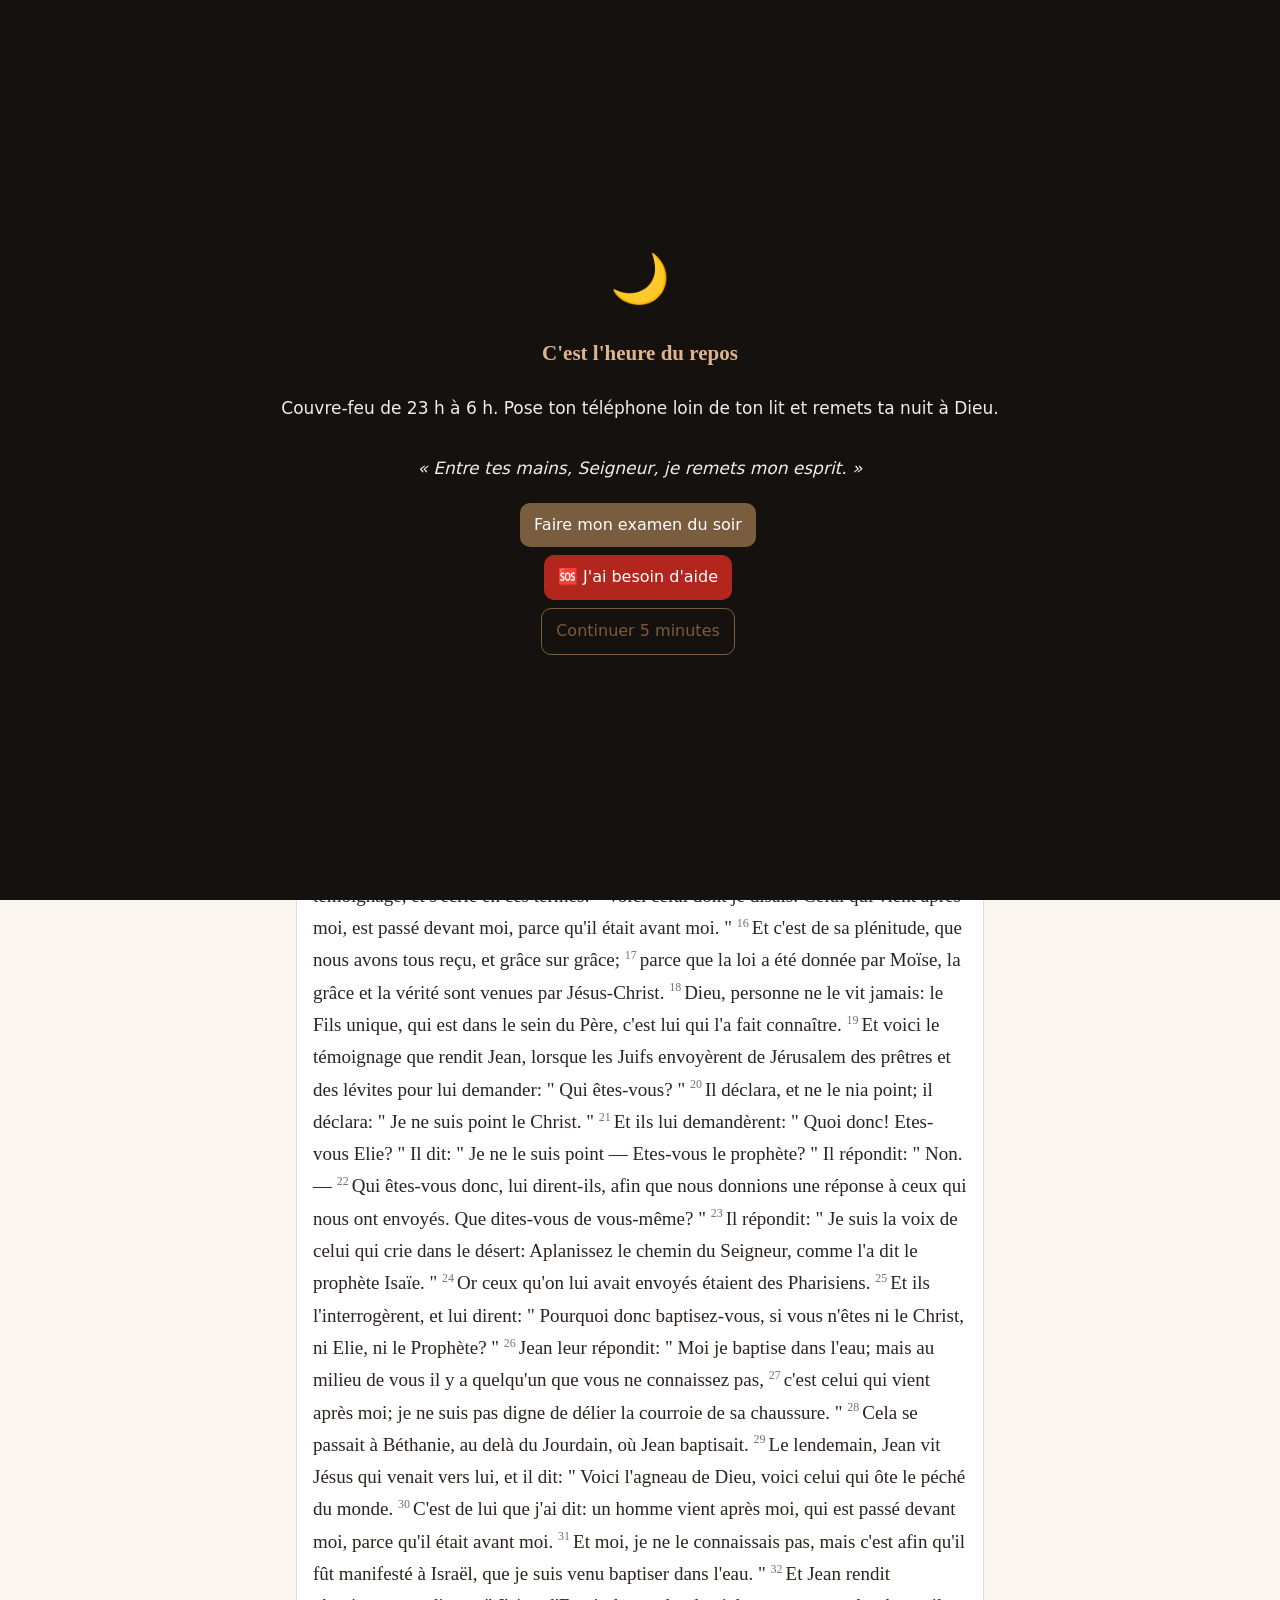
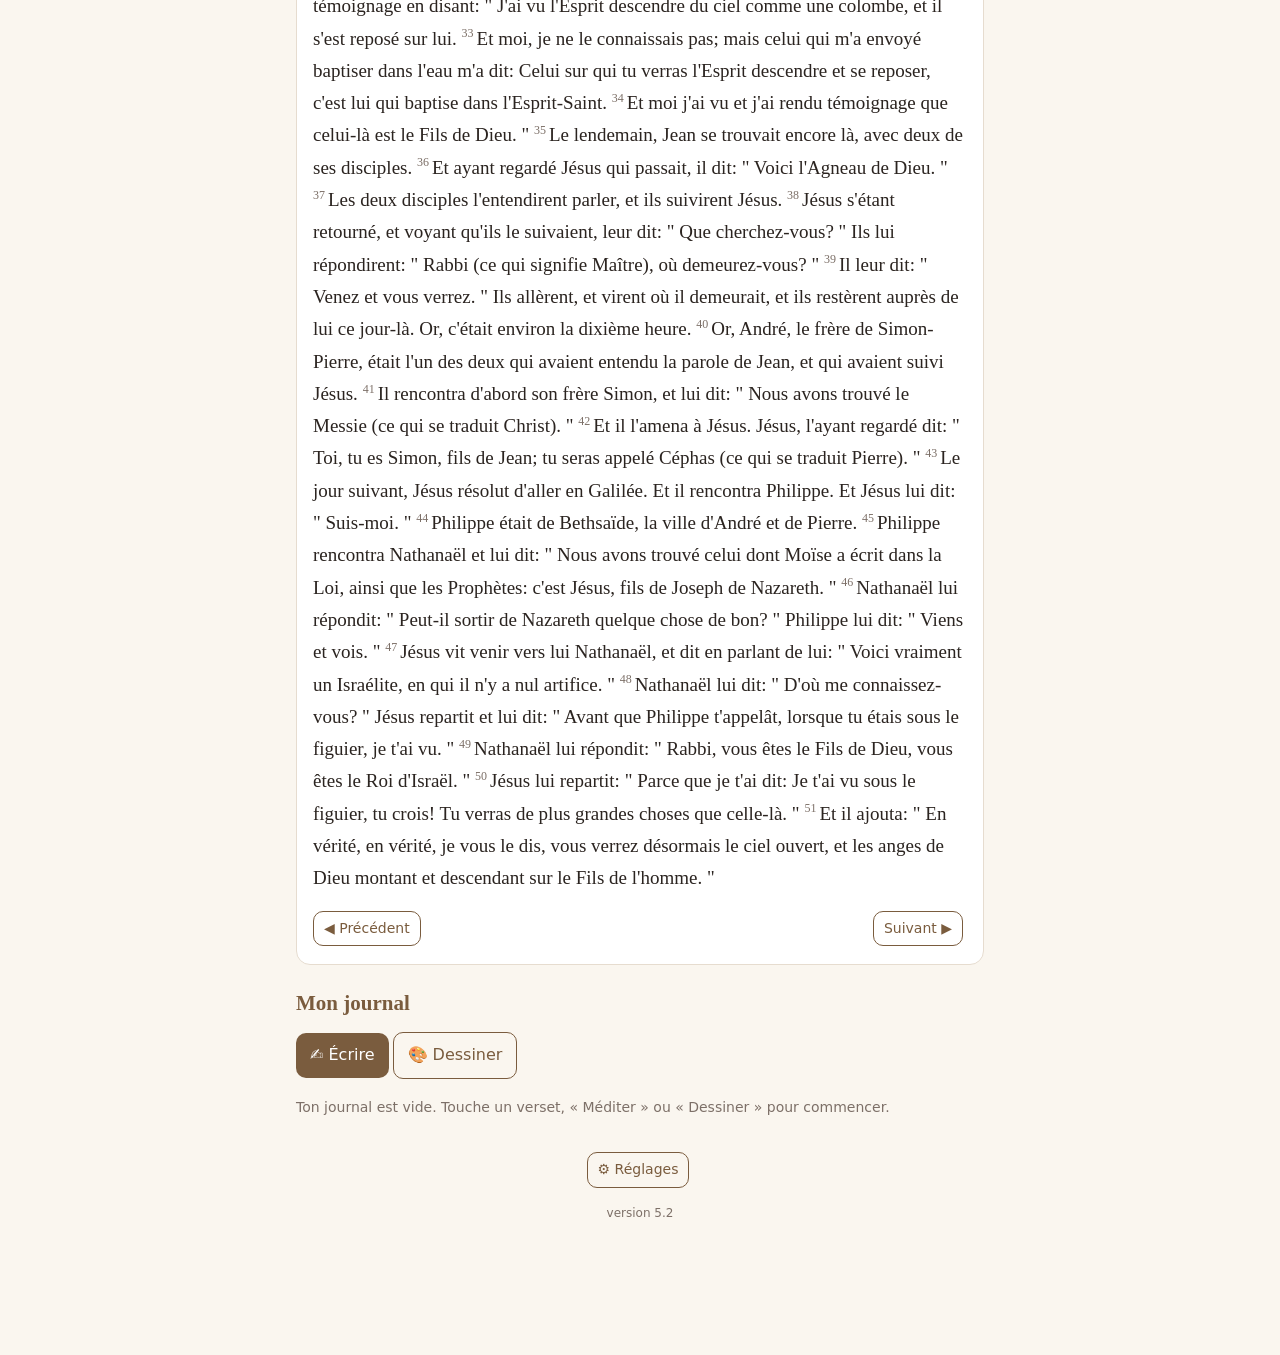
==== commit bb2a8b9f: "Update index.html" ====
--- a/index.html
+++ b/index.html
@@ -1176,5 +1176,6 @@
 }
 demarrer();
 </script>
+<script src="dessin.js?v=1"></script>
 </body>
 </html>
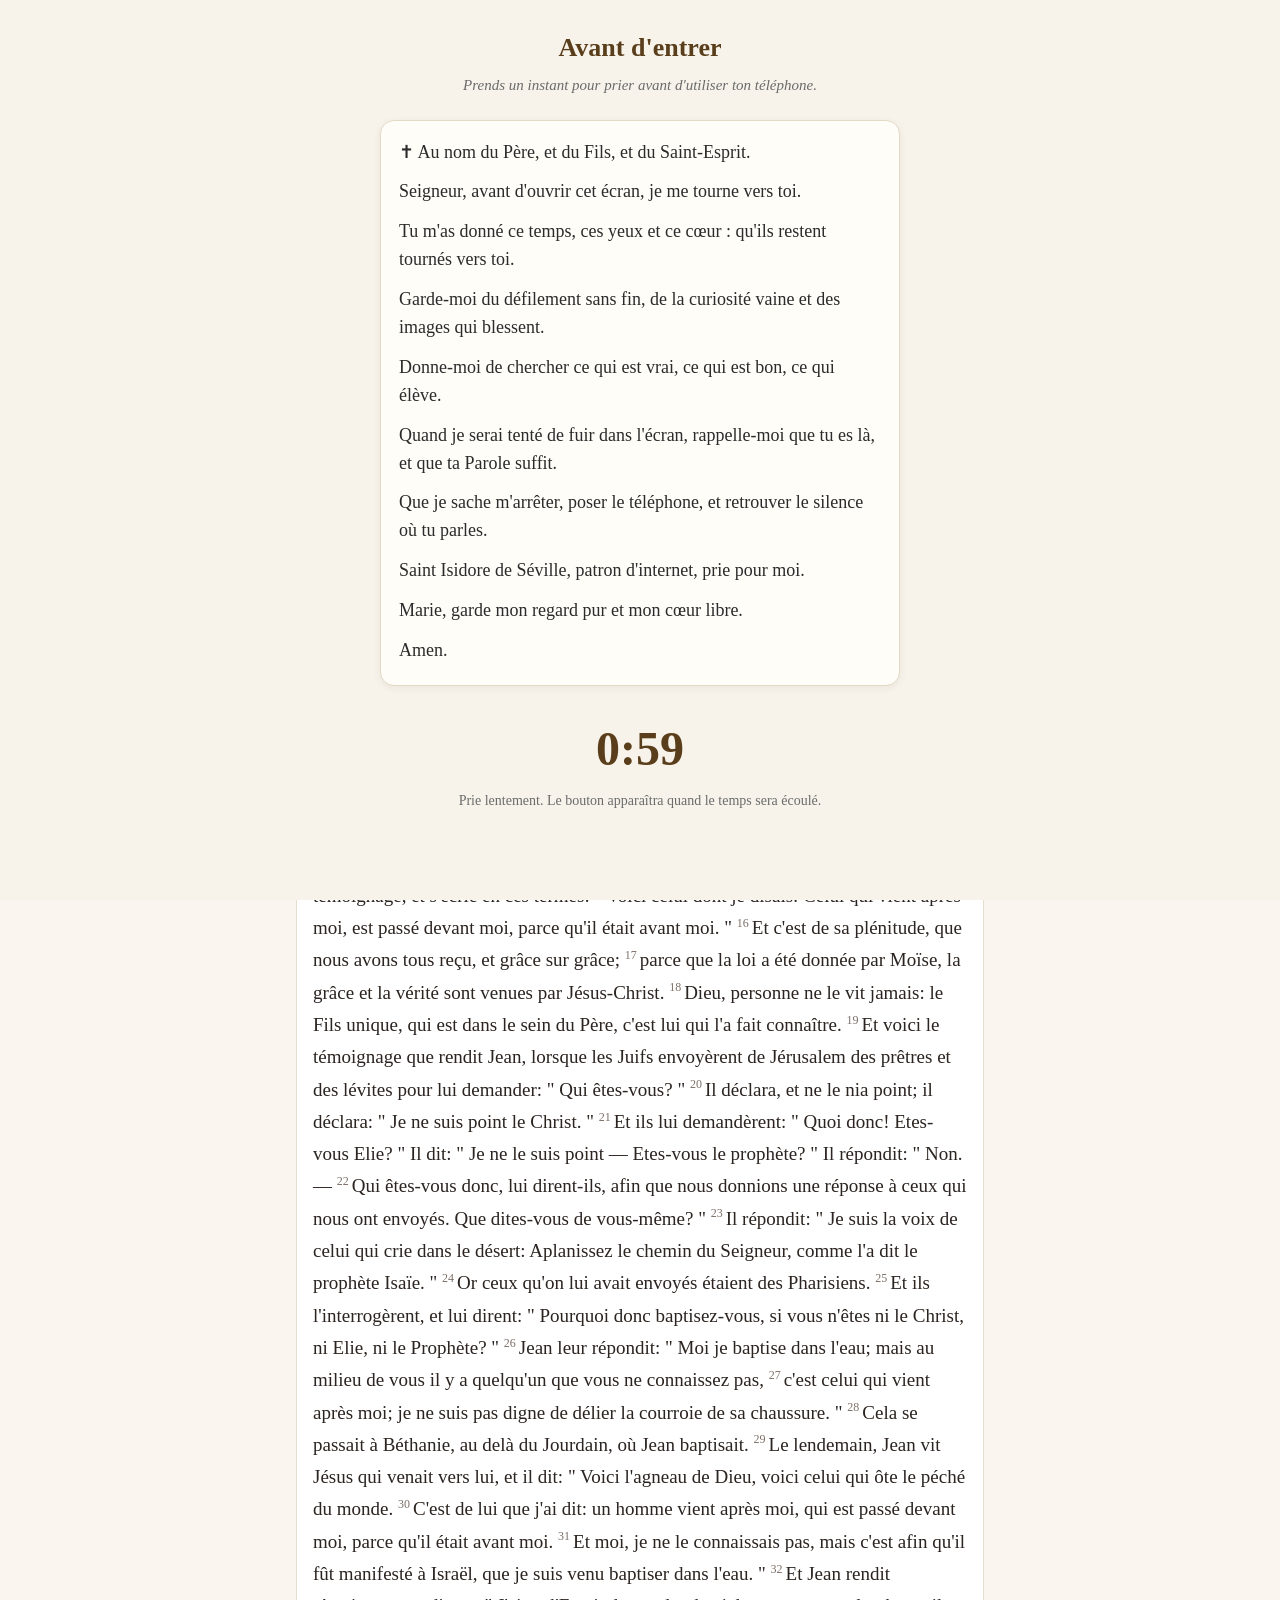
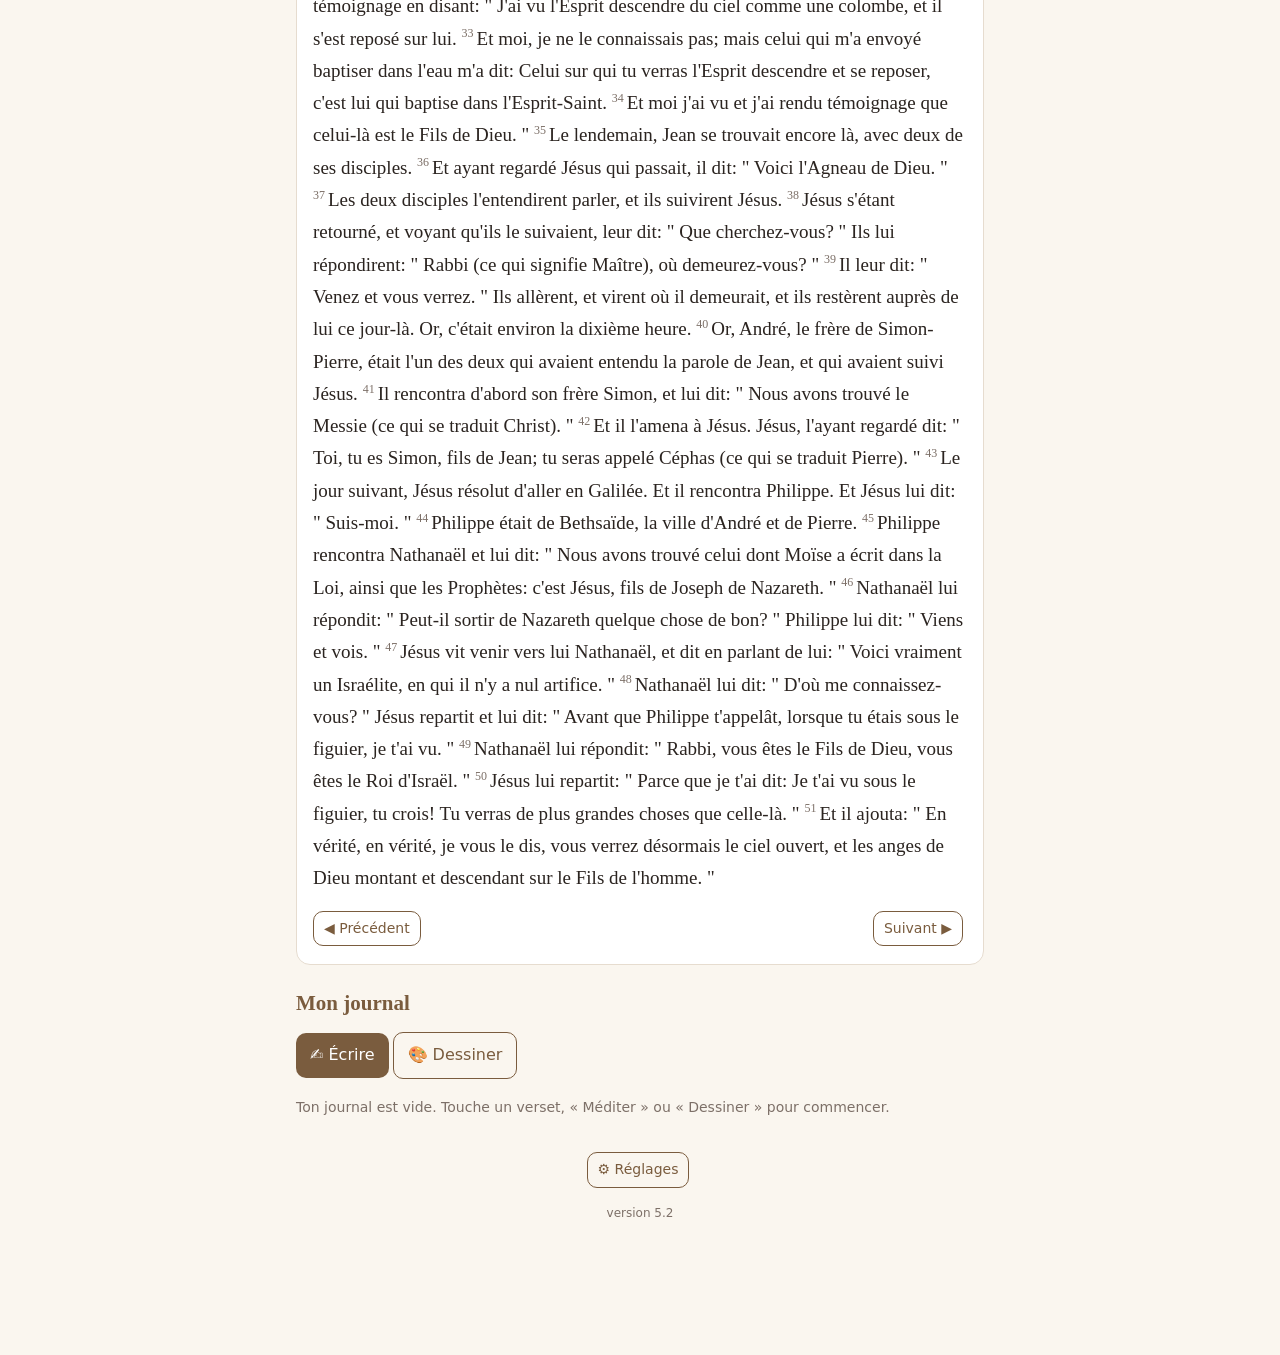
==== commit 9b85ee45: "Update index.html" ====
--- a/index.html
+++ b/index.html
@@ -1177,5 +1177,9 @@
 demarrer();
 </script>
 <script src="dessin.js?v=1"></script>
+<script src="dessin.js?v=3"></script>
+<script src="accueil.js?v=1"></script>
+</body>
+
 </body>
 </html>
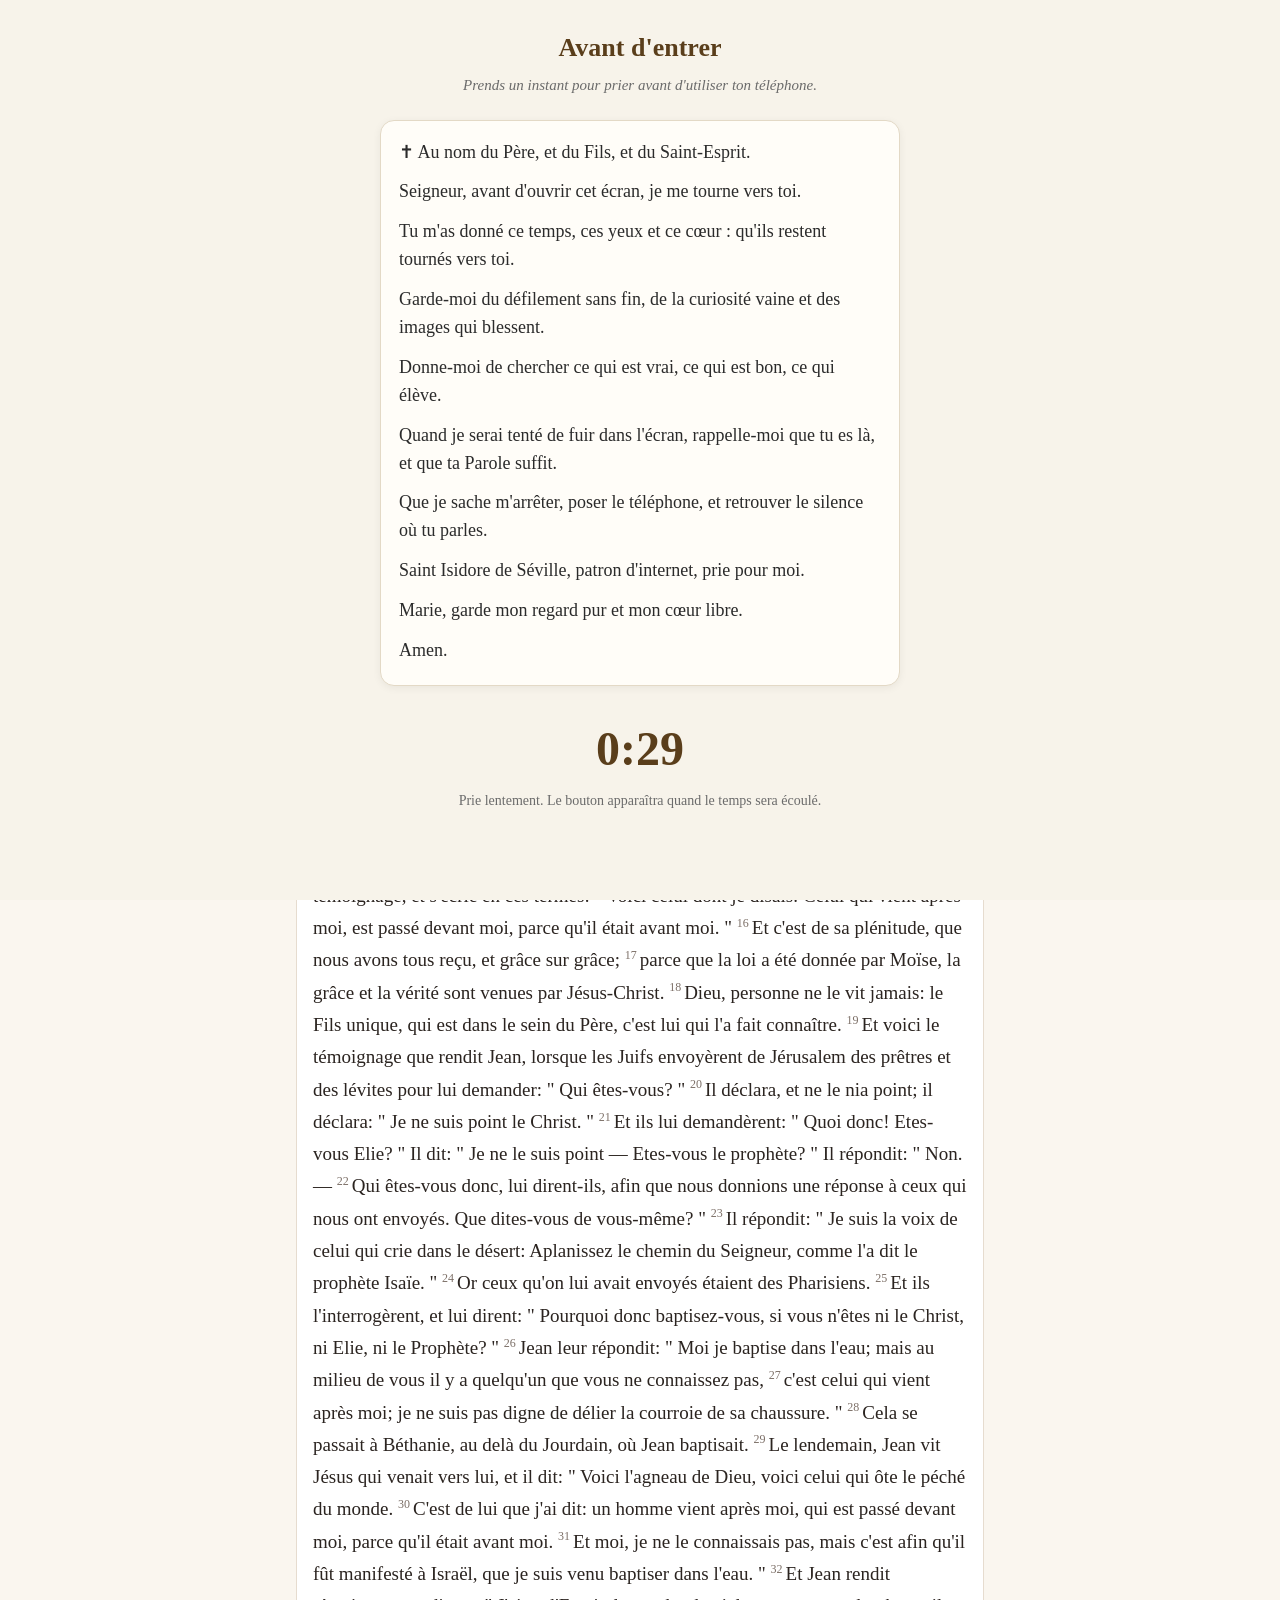
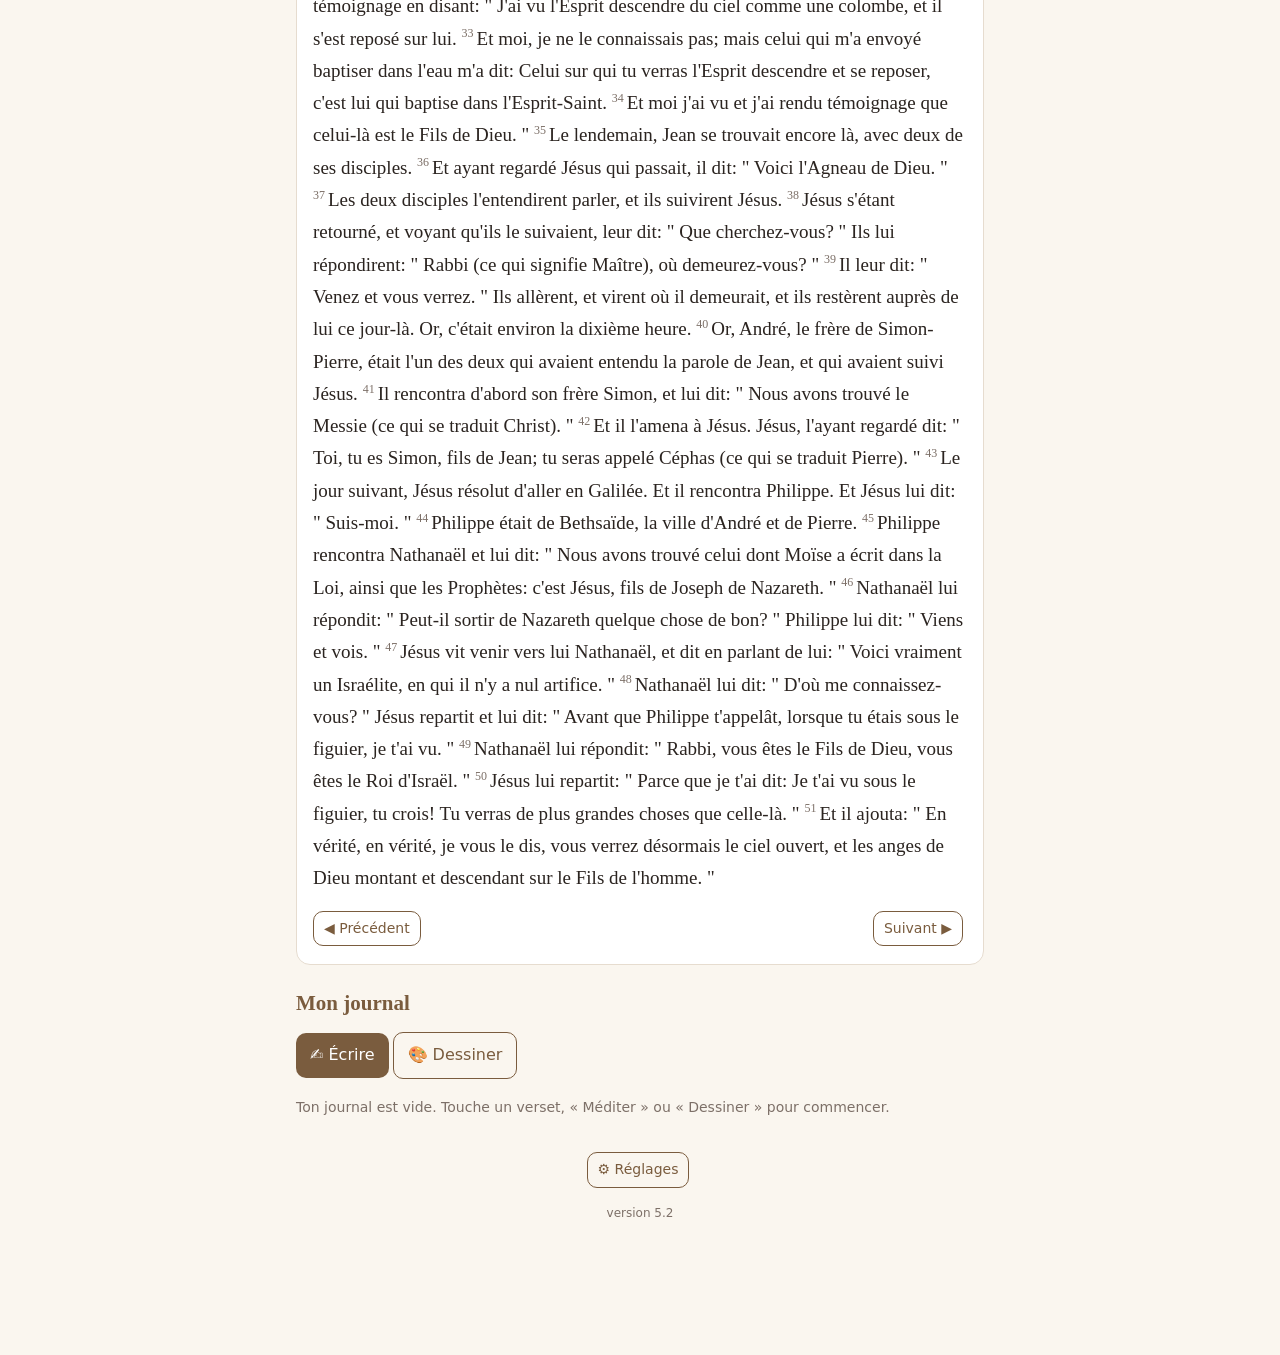
==== commit 9c48e7cc: "Update index.html" ====
--- a/index.html
+++ b/index.html
@@ -1176,9 +1176,8 @@
 }
 demarrer();
 </script>
-<script src="dessin.js?v=1"></script>
 <script src="dessin.js?v=3"></script>
-<script src="accueil.js?v=1"></script>
+<script src="accueil.js?v=2"></script>
 </body>
 
 </body>
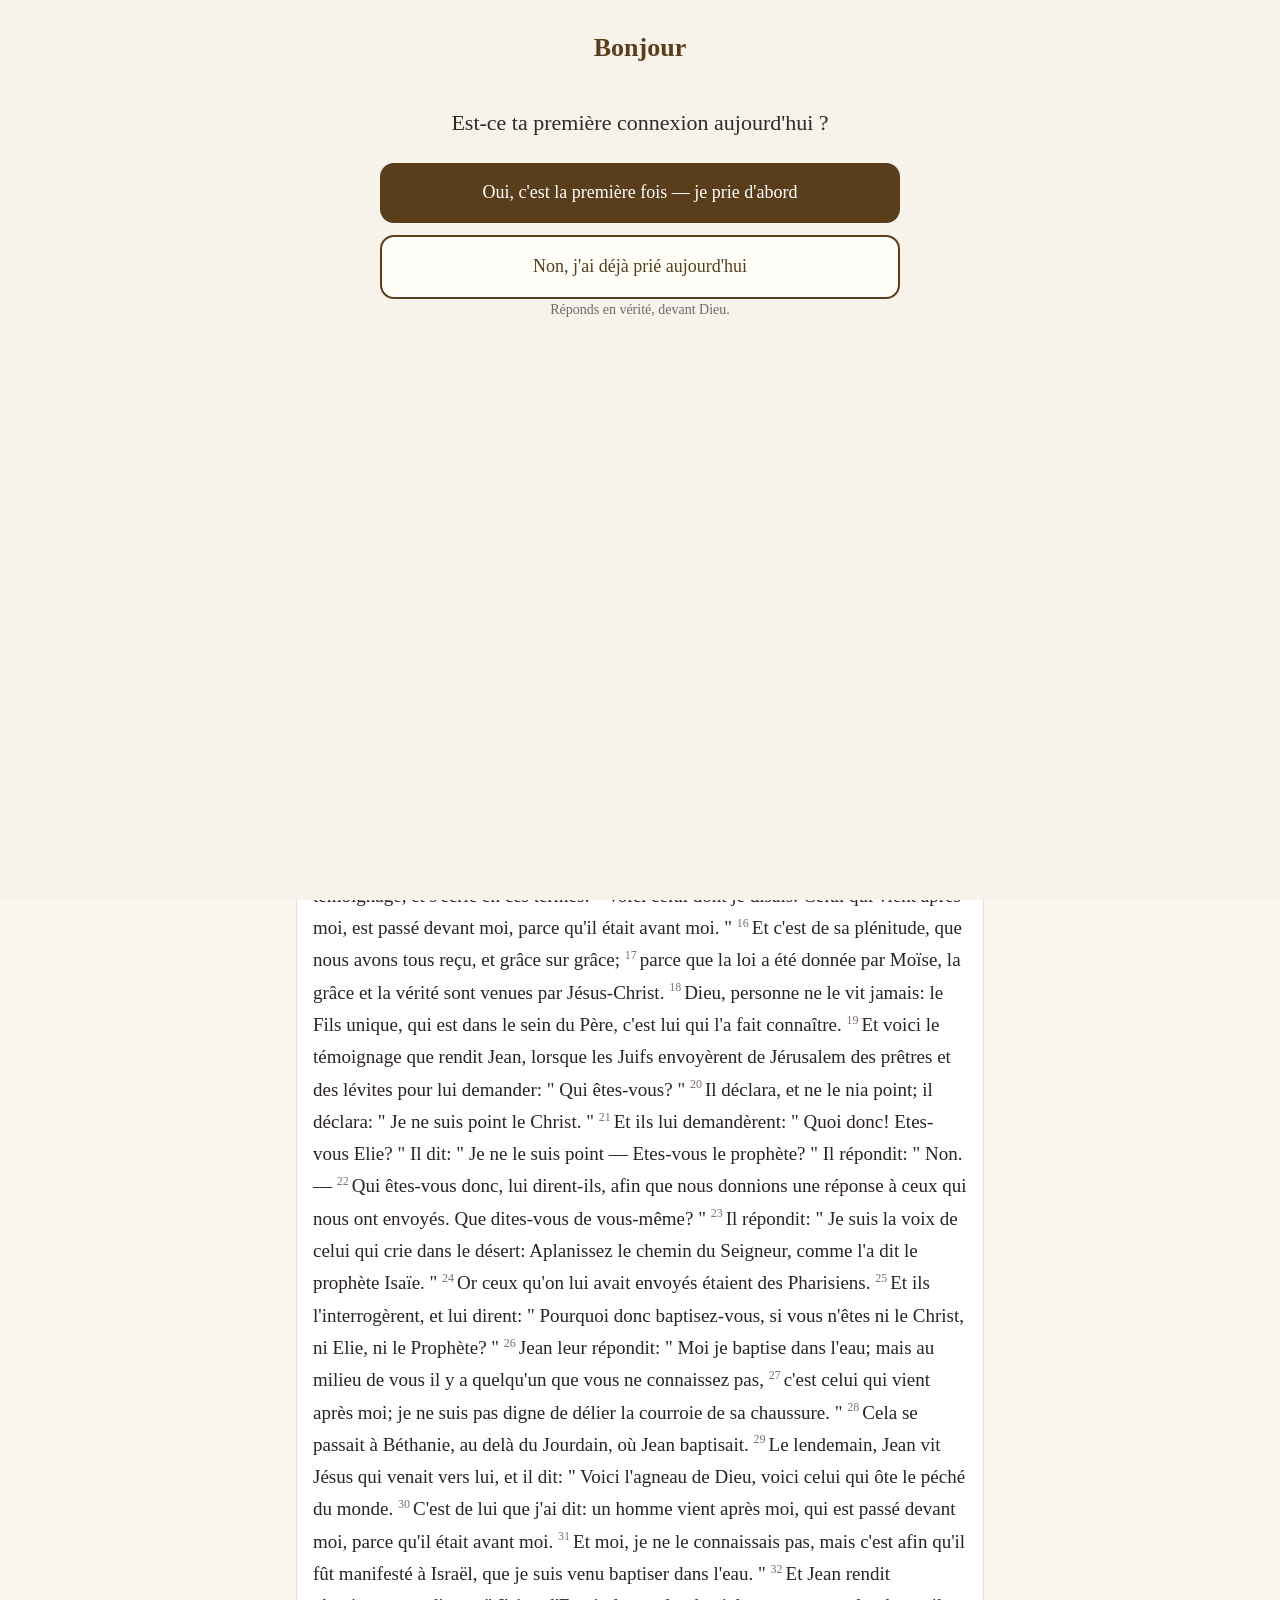
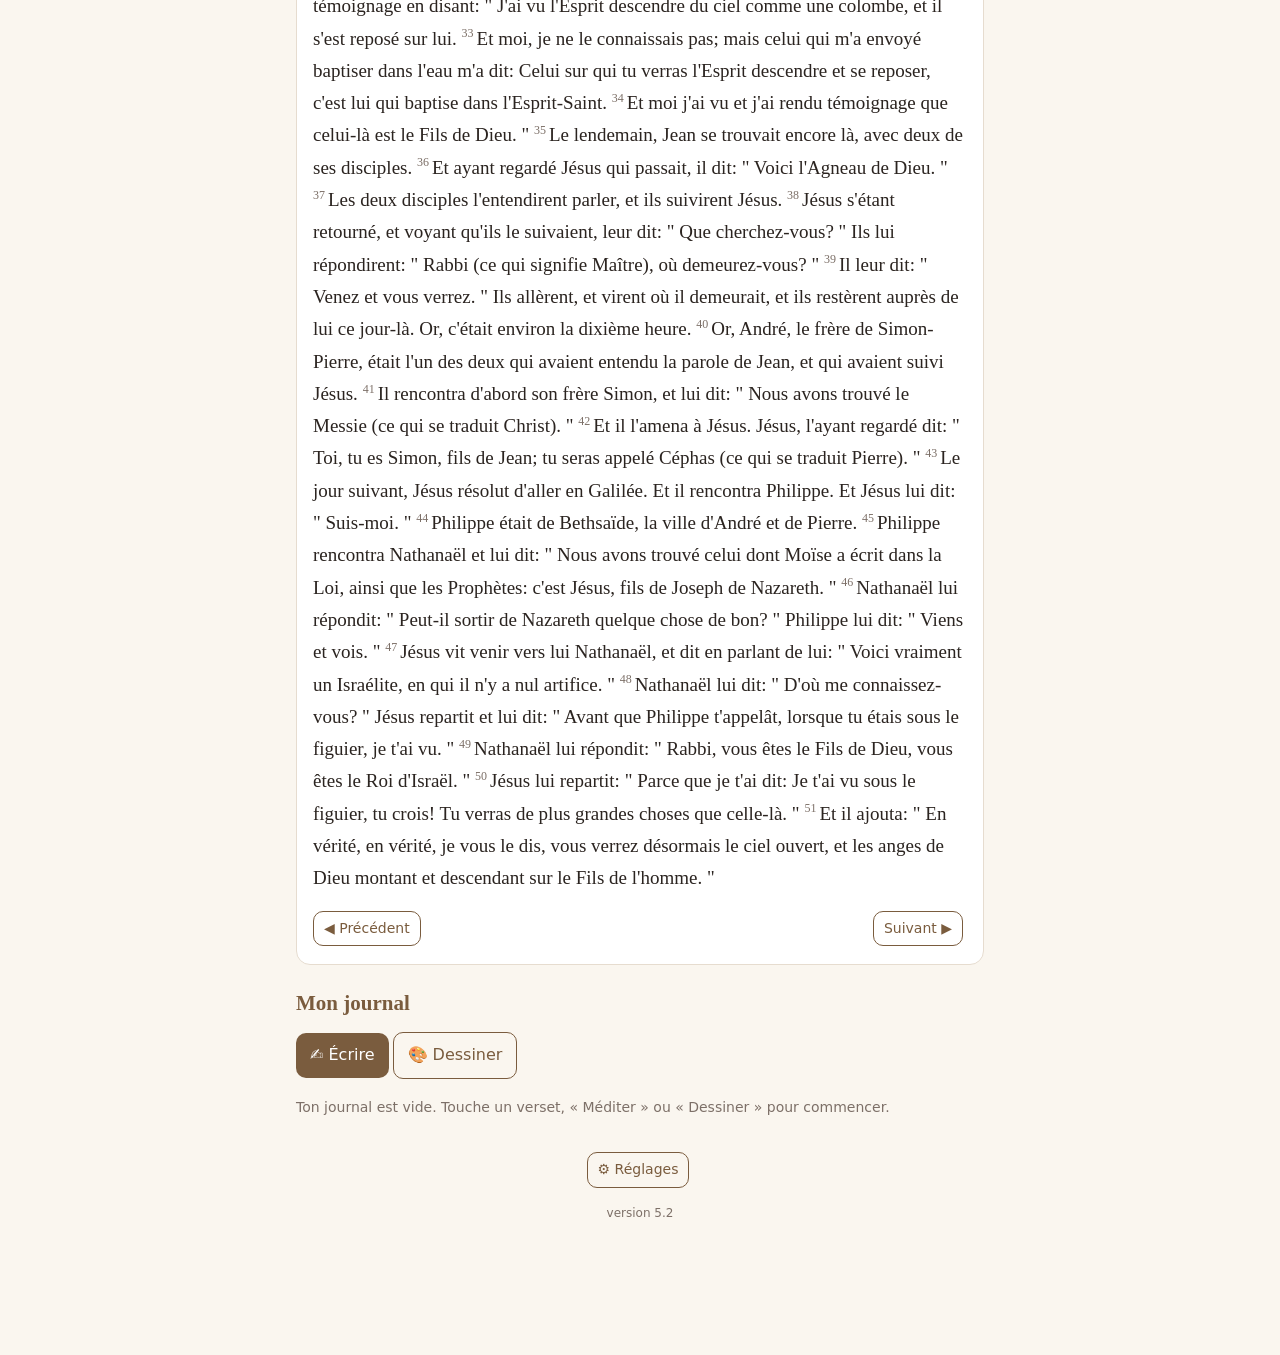
==== commit 5f263a6f: "Update index.html" ====
--- a/index.html
+++ b/index.html
@@ -1177,7 +1177,7 @@
 demarrer();
 </script>
 <script src="dessin.js?v=3"></script>
-<script src="accueil.js?v=2"></script>
+<script src="accueil.js?v=3"></script>
 </body>
 
 </body>
